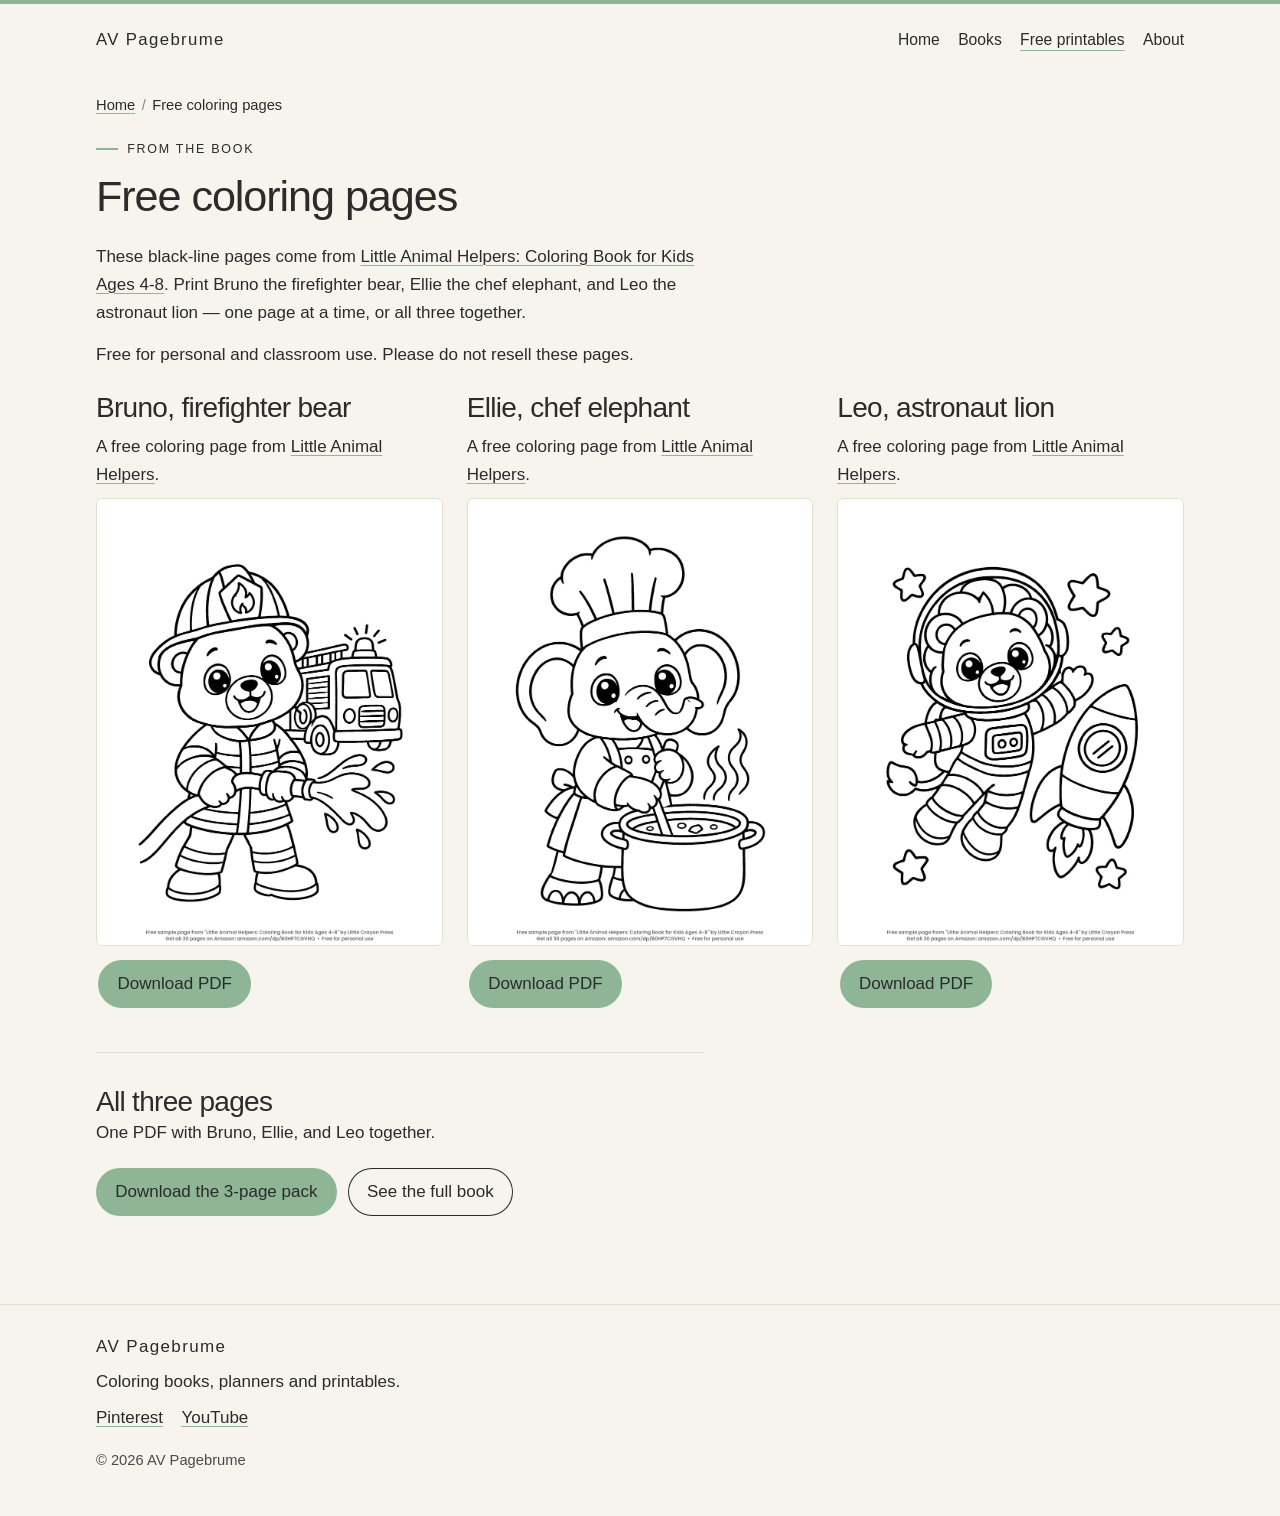
==== free-printables/index.html @ 34dc0739 "Add the AV Pagebrume static site Plain HTML and CSS for GitHub Pages: home, the Little Animal Helper" ====
<!DOCTYPE html>
<html lang="en">
<head>
  <meta charset="utf-8">
  <meta name="viewport" content="width=device-width, initial-scale=1">
  <title>Free Printable Coloring Pages — Little Animal Helpers | AV Pagebrume</title>
  <meta name="description" content="Free printable coloring pages from Little Animal Helpers: firefighter bear Bruno, chef elephant Ellie, and astronaut lion Leo. For personal and classroom use.">
  <link rel="canonical" href="https://vamsiankitha-sudo.github.io/avpagebrume/free-printables/">
  <meta name="robots" content="index,follow,max-image-preview:large">
  <meta name="author" content="AV Pagebrume">
  <meta name="theme-color" content="#F7F4EE">

  <meta property="og:site_name" content="AV Pagebrume">
  <meta property="og:type" content="website">
  <meta property="og:locale" content="en_US">
  <meta property="og:title" content="Free printable coloring pages from Little Animal Helpers">
  <meta property="og:description" content="Print Bruno the firefighter bear, Ellie the chef elephant, and Leo the astronaut lion. Free for personal and classroom use.">
  <meta property="og:url" content="https://vamsiankitha-sudo.github.io/avpagebrume/free-printables/">
  <meta property="og:image" content="https://vamsiankitha-sudo.github.io/avpagebrume/free-printables/bruno.jpg">
  <meta property="og:image:width" content="900">
  <meta property="og:image:height" content="1165">
  <meta property="og:image:alt" content="Coloring page of Bruno, a bear firefighter holding a hose beside a fire truck, from Little Animal Helpers.">

  <meta name="twitter:card" content="summary_large_image">
  <meta name="twitter:title" content="Free printable coloring pages from Little Animal Helpers">
  <meta name="twitter:description" content="Print Bruno the firefighter bear, Ellie the chef elephant, and Leo the astronaut lion. Free for personal and classroom use.">
  <meta name="twitter:image" content="https://vamsiankitha-sudo.github.io/avpagebrume/free-printables/bruno.jpg">
  <meta name="twitter:image:alt" content="Coloring page of Bruno, a bear firefighter holding a hose beside a fire truck, from Little Animal Helpers.">

  <link rel="icon" href="../favicon.ico" sizes="any">
  <link rel="icon" href="../assets/favicon-32.png" type="image/png" sizes="32x32">
  <link rel="icon" href="../assets/icon-192.png" type="image/png" sizes="192x192">
  <link rel="apple-touch-icon" href="../apple-touch-icon.png">
  <link rel="stylesheet" href="../css/styles.css">

  <script type="application/ld+json">
  {
    "@context": "https://schema.org",
    "@graph": [
      {
        "@type": "BreadcrumbList",
        "itemListElement": [
          {
            "@type": "ListItem",
            "position": 1,
            "name": "Home",
            "item": "https://vamsiankitha-sudo.github.io/avpagebrume/"
          },
          {
            "@type": "ListItem",
            "position": 2,
            "name": "Free coloring pages",
            "item": "https://vamsiankitha-sudo.github.io/avpagebrume/free-printables/"
          }
        ]
      },
      {
        "@type": "ItemList",
        "name": "Free coloring pages from Little Animal Helpers",
        "itemListOrder": "https://schema.org/ItemListOrderAscending",
        "numberOfItems": 3,
        "itemListElement": [
          {
            "@type": "ListItem",
            "position": 1,
            "name": "Bruno the firefighter bear coloring page",
            "url": "https://vamsiankitha-sudo.github.io/avpagebrume/free-printables/bruno-firefighter-bear.pdf"
          },
          {
            "@type": "ListItem",
            "position": 2,
            "name": "Ellie the chef elephant coloring page",
            "url": "https://vamsiankitha-sudo.github.io/avpagebrume/free-printables/ellie-chef-elephant.pdf"
          },
          {
            "@type": "ListItem",
            "position": 3,
            "name": "Leo the astronaut lion coloring page",
            "url": "https://vamsiankitha-sudo.github.io/avpagebrume/free-printables/leo-astronaut-lion.pdf"
          }
        ]
      }
    ]
  }
  </script>
</head>
<body>
  <a class="skip" href="#main">Skip to content</a>
  <header class="site-header">
    <div class="wrap header-inner">
      <a class="brand" href="../">AV Pagebrume</a>
      <nav class="nav" aria-label="Primary">
        <a href="../">Home</a>
        <a href="../books/little-animal-helpers/">Books</a>
        <a href="./" aria-current="page">Free printables</a>
        <a href="../about/">About</a>
      </nav>
    </div>
  </header>

  <main id="main" class="page">
    <div class="wrap">
      <nav class="crumbs" aria-label="Breadcrumb">
        <ol>
          <li><a href="../">Home</a></li>
          <li aria-current="page">Free coloring pages</li>
        </ol>
      </nav>

      <p class="kicker">From the book</p>
      <h1>Free coloring pages</h1>
      <div class="prose note">
        <p>These black-line pages come from <a href="../books/little-animal-helpers/">Little Animal Helpers: Coloring Book for Kids Ages 4-8</a>. Print Bruno the firefighter bear, Ellie the chef elephant, and Leo the astronaut lion — one page at a time, or all three together.</p>
        <p>Free for personal and classroom use. Please do not resell these pages.</p>
      </div>

      <div class="print-grid">
        <article>
          <h2>Bruno, firefighter bear</h2>
          <p>A free coloring page from <a href="../books/little-animal-helpers/">Little Animal Helpers</a>.</p>
          <figure>
            <a href="bruno-firefighter-bear.pdf">
              <picture>
                <source srcset="bruno.webp" type="image/webp">
                <img class="sheet" src="bruno.jpg" alt="Coloring page of Bruno, a smiling bear in firefighter gear and a helmet, holding a hose next to a fire truck. Free printable from Little Animal Helpers." width="900" height="1165">
              </picture>
            </a>
            <figcaption class="card-copy">
              <a class="button" href="bruno-firefighter-bear.pdf" download="Bruno-firefighter-bear-coloring-page.pdf">Download PDF</a>
            </figcaption>
          </figure>
        </article>

        <article>
          <h2>Ellie, chef elephant</h2>
          <p>A free coloring page from <a href="../books/little-animal-helpers/">Little Animal Helpers</a>.</p>
          <figure>
            <a href="ellie-chef-elephant.pdf">
              <picture>
                <source srcset="ellie.webp" type="image/webp">
                <img class="sheet" src="ellie.jpg" alt="Coloring page of Ellie, an elephant chef in a tall hat and apron, stirring a large pot. Free printable from Little Animal Helpers." width="900" height="1165">
              </picture>
            </a>
            <figcaption class="card-copy">
              <a class="button" href="ellie-chef-elephant.pdf" download="Ellie-chef-elephant-coloring-page.pdf">Download PDF</a>
            </figcaption>
          </figure>
        </article>

        <article>
          <h2>Leo, astronaut lion</h2>
          <p>A free coloring page from <a href="../books/little-animal-helpers/">Little Animal Helpers</a>.</p>
          <figure>
            <a href="leo-astronaut-lion.pdf">
              <picture>
                <source srcset="leo.webp" type="image/webp">
                <img class="sheet" src="leo.jpg" alt="Coloring page of Leo, a lion astronaut in a space suit, floating beside a rocket and stars. Free printable from Little Animal Helpers." width="900" height="1165">
              </picture>
            </a>
            <figcaption class="card-copy">
              <a class="button" href="leo-astronaut-lion.pdf" download="Leo-astronaut-lion-coloring-page.pdf">Download PDF</a>
            </figcaption>
          </figure>
        </article>
      </div>

      <section class="pack" aria-labelledby="pack-heading">
        <h2 id="pack-heading">All three pages</h2>
        <p>One PDF with Bruno, Ellie, and Leo together.</p>
        <div class="actions">
          <a class="button" href="little-animal-helpers-free-coloring-pages.pdf" download="Little-Animal-Helpers-free-coloring-pages.pdf">Download the 3-page pack</a>
          <a class="button secondary" href="../books/little-animal-helpers/">See the full book</a>
        </div>
      </section>
    </div>
  </main>

  <footer class="site-footer">
    <div class="wrap">
      <p class="footer-brand">AV Pagebrume</p>
      <p>Coloring books, planners and printables.</p>
      <ul class="social">
        <li><a href="https://in.pinterest.com/avpagebrume/" target="_blank" rel="noopener noreferrer">Pinterest<span class="visually-hidden"> (opens in a new tab)</span></a></li>
        <li><a href="https://www.youtube.com/@avpagebrume" target="_blank" rel="noopener noreferrer">YouTube<span class="visually-hidden"> (opens in a new tab)</span></a></li>
      </ul>
      <p class="fine">© 2026 AV Pagebrume</p>
    </div>
  </footer>
</body>
</html>
---- css/styles.css ----
/* AV Pagebrume — static site styles. No build step. */

:root {
  --ink: #2b2b2b;
  --sage: #8db596;
  --paper: #f7f4ee;
  --line: #e4dfd4;
  --white: #fffcf7;
  --max: 68rem;
  --measure: 38rem;
}

*,
*::before,
*::after {
  box-sizing: border-box;
}

html {
  color-scheme: light;
}

body {
  margin: 0;
  background: var(--paper);
  color: var(--ink);
  font-family: Inter, "Avenir Next", "Segoe UI", Roboto, "Helvetica Neue", Arial, sans-serif;
  font-size: 1.0625rem;
  font-weight: 400;
  line-height: 1.65;
  border-top: 4px solid var(--sage);
}

img {
  max-width: 100%;
  height: auto;
  display: block;
}

figure {
  margin: 0;
}

picture {
  display: block;
}

h1,
h2,
h3,
p {
  margin: 0;
}

h1,
h2,
h3 {
  font-weight: 500;
  letter-spacing: -0.025em;
  line-height: 1.2;
}

h1 {
  font-size: clamp(1.85rem, 4.2vw, 2.7rem);
}

h2 {
  font-size: clamp(1.35rem, 2.4vw, 1.75rem);
}

h3 {
  font-size: 1.05rem;
  letter-spacing: -0.015em;
}

a {
  color: inherit;
  text-decoration-thickness: 1px;
  text-decoration-color: var(--sage);
  text-underline-offset: 0.18em;
}

a:hover {
  text-decoration-thickness: 2px;
}

:focus-visible {
  outline: 2px solid var(--ink);
  outline-offset: 3px;
}

::selection {
  background: var(--sage);
  color: var(--ink);
}

.skip {
  position: absolute;
  left: 0.75rem;
  top: -4rem;
  background: var(--ink);
  color: var(--paper);
  padding: 0.55rem 0.8rem;
  z-index: 5;
  text-decoration: none;
}

.skip:focus {
  top: 0.75rem;
}

.wrap {
  width: min(100% - 2.5rem, var(--max));
  margin-inline: auto;
}

.site-header {
  padding: 1.35rem 0 0.25rem;
}

.header-inner {
  display: flex;
  flex-wrap: wrap;
  align-items: baseline;
  justify-content: space-between;
  gap: 0.75rem 1.5rem;
}

.brand {
  font-size: 1.05rem;
  font-weight: 500;
  letter-spacing: 0.08em;
  text-decoration: none;
}

.brand:hover {
  text-decoration: none;
}

.nav {
  display: flex;
  flex-wrap: wrap;
  gap: 0.35rem 1.15rem;
}

.nav a {
  text-decoration: none;
  font-size: 0.98rem;
}

.nav a[aria-current="page"] {
  text-decoration: underline;
  text-decoration-color: var(--sage);
  text-underline-offset: 0.35em;
}

.hero {
  padding: 1.5rem 0 0.5rem;
  text-align: center;
}

.hero h1 {
  margin: 0 auto;
  max-width: 28rem;
  font-weight: 400;
}

.hero img {
  width: min(28rem, 100%);
  margin-inline: auto;
}

.lede {
  max-width: 40rem;
  margin: 0.35rem auto 0;
  font-size: clamp(1.15rem, 2.2vw, 1.35rem);
  line-height: 1.45;
  letter-spacing: -0.015em;
}

.social-line {
  display: flex;
  justify-content: center;
  gap: 0.4rem 1.25rem;
  margin-top: 1.25rem;
}

.section {
  padding-top: 3.25rem;
}

.kicker {
  display: flex;
  align-items: center;
  gap: 0.6rem;
  margin-bottom: 0.7rem;
  font-size: 0.78rem;
  letter-spacing: 0.14em;
  text-transform: uppercase;
}

.kicker::before {
  content: "";
  width: 1.35rem;
  height: 2px;
  background: var(--sage);
  flex: none;
}

.feature {
  display: grid;
  gap: 1.5rem;
  align-items: center;
}

.feature p + p,
.stack > * + * {
  margin-top: 0.85rem;
}

.prose {
  max-width: var(--measure);
}

.prose > * + * {
  margin-top: 0.9rem;
}

.prose > .crumbs + * {
  margin-top: 0;
}

.cover {
  width: min(100%, 22rem);
  border-radius: 0.35rem;
  box-shadow: 0 16px 40px rgba(43, 43, 43, 0.08);
}

.actions {
  display: flex;
  flex-wrap: wrap;
  gap: 0.7rem;
  margin-top: 1.35rem;
}

.button {
  display: inline-flex;
  align-items: center;
  justify-content: center;
  min-height: 3rem;
  padding: 0.65rem 1.2rem;
  border-radius: 999px;
  background: var(--sage);
  color: var(--ink);
  text-decoration: none;
  line-height: 1.2;
  text-align: center;
}

.button:hover {
  text-decoration: none;
  box-shadow: inset 0 0 0 1.5px var(--ink);
}

.button.secondary {
  background: transparent;
  box-shadow: inset 0 0 0 1px var(--ink);
}

.button.secondary:hover {
  background: var(--ink);
  color: var(--paper);
}

.teaser-grid,
.print-grid {
  display: grid;
  gap: 1.75rem;
  margin-top: 1.35rem;
}

.teaser-grid img {
  width: 100%;
  height: auto;
  background: #fff;
  border: 1px solid var(--line);
  border-radius: 0.35rem;
}

.teaser-grid figcaption {
  margin-top: 0.5rem;
  font-size: 0.95rem;
}

.print-grid article > * + * {
  margin-top: 0.55rem;
}

.print-grid .card-copy {
  padding-top: 0.85rem;
}

.sheet {
  background: var(--white);
  border: 1px solid var(--line);
  border-radius: 0.4rem;
  overflow: hidden;
}

.sheet img {
  width: 100%;
  background: #fff;
}

.sheet figcaption,
.card-copy {
  padding: 0.85rem 0.15rem 0;
}

.card-copy h2 {
  font-size: 1.2rem;
}

.note,
.pack {
  margin-top: 1.25rem;
  max-width: var(--measure);
}

.pack {
  margin-top: 2.75rem;
  padding-top: 2rem;
  border-top: 1px solid var(--line);
}

.crumbs {
  margin-bottom: 1.35rem;
  font-size: 0.92rem;
}

.crumbs ol {
  display: flex;
  flex-wrap: wrap;
  gap: 0.35rem 0.4rem;
  list-style: none;
  margin: 0;
  padding: 0;
}

.crumbs li:not(:last-child)::after {
  content: "/";
  margin-left: 0.4rem;
  color: #8a857b;
  text-decoration: none;
}

.book-layout {
  display: grid;
  gap: 1.75rem;
  align-items: start;
}

.faq {
  margin-top: 3.25rem;
  max-width: var(--measure);
}

.faq h2 {
  margin-bottom: 0.4rem;
}

.faq-item {
  padding: 1.15rem 0;
  border-top: 1px solid var(--line);
}

.faq-item h3 {
  margin-bottom: 0.35rem;
}

.faq-item p + p {
  margin-top: 0.55rem;
}

.page {
  padding-top: 2.25rem;
  padding-bottom: 1rem;
}

.site-footer {
  margin-top: 4.5rem;
  padding: 1.75rem 0 2.75rem;
  border-top: 1px solid var(--line);
}

.footer-brand {
  font-weight: 500;
  letter-spacing: 0.08em;
}

.site-footer p + p,
.site-footer .social {
  margin-top: 0.45rem;
}

.social {
  display: flex;
  flex-wrap: wrap;
  gap: 0.35rem 1.15rem;
  list-style: none;
  margin: 0.45rem 0 0;
  padding: 0;
}

.fine {
  margin-top: 1rem;
  font-size: 0.92rem;
  color: #4a4a4a;
}

.visually-hidden {
  position: absolute;
  width: 1px;
  height: 1px;
  padding: 0;
  margin: -1px;
  overflow: hidden;
  clip: rect(0, 0, 0, 0);
  white-space: nowrap;
  border: 0;
}

@media (min-width: 720px) {
  .wrap {
    width: min(100% - 4rem, var(--max));
  }

  .section {
    padding-top: 4.25rem;
  }

  .feature,
  .book-layout {
    grid-template-columns: minmax(16rem, 22rem) minmax(0, 1fr);
    gap: 3rem;
  }

  .print-grid {
    grid-template-columns: repeat(3, minmax(0, 1fr));
    gap: 1.5rem;
  }

  .teaser-grid {
    grid-template-columns: repeat(3, minmax(0, 12rem));
  }
}

@media (min-width: 960px) {
  .hero {
    padding-top: 2rem;
  }
}
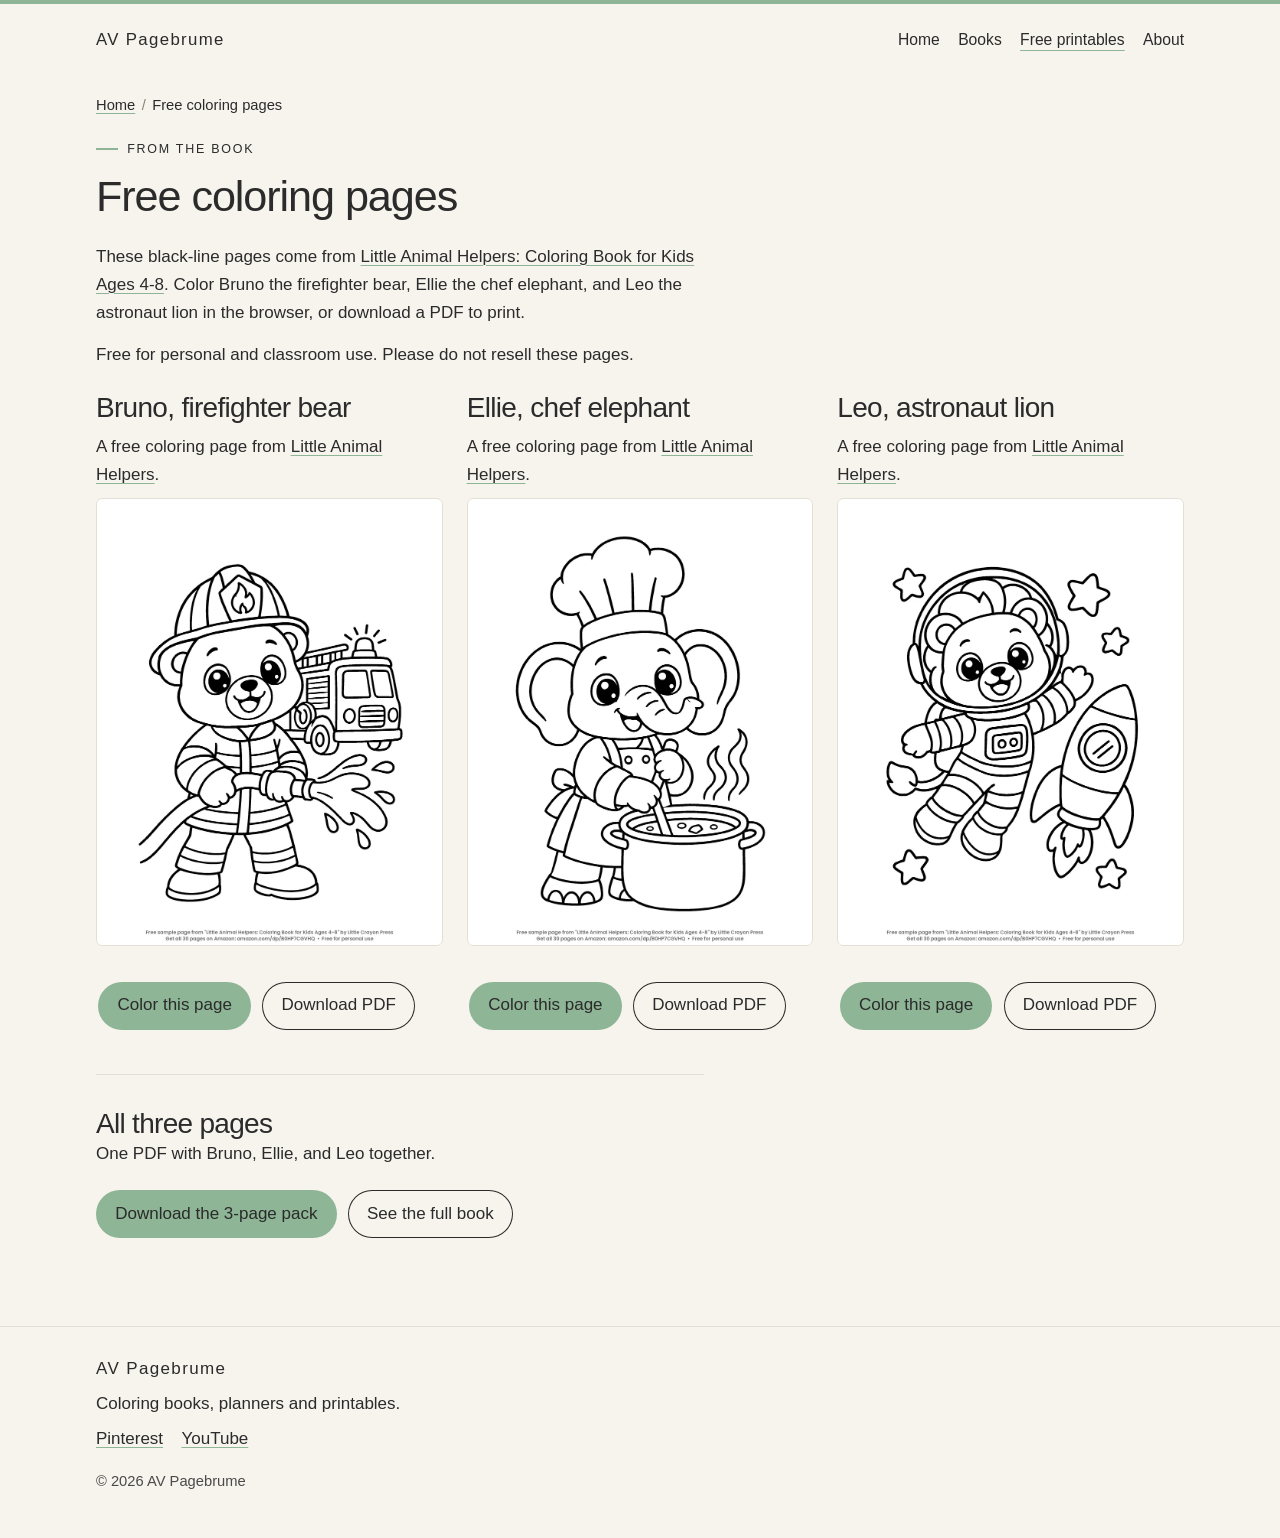
==== commit 62a9d351: "Add in-browser coloring for the free pages Bruno, Ellie, and Leo can be filled with a tap, undone, a" ====
--- a/free-printables/index.html
+++ b/free-printables/index.html
@@ -4,7 +4,7 @@
   <meta charset="utf-8">
   <meta name="viewport" content="width=device-width, initial-scale=1">
   <title>Free Printable Coloring Pages — Little Animal Helpers | AV Pagebrume</title>
-  <meta name="description" content="Free printable coloring pages from Little Animal Helpers: firefighter bear Bruno, chef elephant Ellie, and astronaut lion Leo. For personal and classroom use.">
+  <meta name="description" content="Free coloring pages from Little Animal Helpers. Color Bruno, Ellie, and Leo in the browser, or download the PDFs. For personal and classroom use.">
   <link rel="canonical" href="https://vamsiankitha-sudo.github.io/avpagebrume/free-printables/">
   <meta name="robots" content="index,follow,max-image-preview:large">
   <meta name="author" content="AV Pagebrume">
@@ -14,7 +14,7 @@
   <meta property="og:type" content="website">
   <meta property="og:locale" content="en_US">
   <meta property="og:title" content="Free printable coloring pages from Little Animal Helpers">
-  <meta property="og:description" content="Print Bruno the firefighter bear, Ellie the chef elephant, and Leo the astronaut lion. Free for personal and classroom use.">
+  <meta property="og:description" content="Color Bruno, Ellie, and Leo in the browser, or download the free pages to print.">
   <meta property="og:url" content="https://vamsiankitha-sudo.github.io/avpagebrume/free-printables/">
   <meta property="og:image" content="https://vamsiankitha-sudo.github.io/avpagebrume/free-printables/bruno.jpg">
   <meta property="og:image:width" content="900">
@@ -23,7 +23,7 @@
 
   <meta name="twitter:card" content="summary_large_image">
   <meta name="twitter:title" content="Free printable coloring pages from Little Animal Helpers">
-  <meta name="twitter:description" content="Print Bruno the firefighter bear, Ellie the chef elephant, and Leo the astronaut lion. Free for personal and classroom use.">
+  <meta name="twitter:description" content="Color Bruno, Ellie, and Leo in the browser, or download the free pages to print.">
   <meta name="twitter:image" content="https://vamsiankitha-sudo.github.io/avpagebrume/free-printables/bruno.jpg">
   <meta name="twitter:image:alt" content="Coloring page of Bruno, a bear firefighter holding a hose beside a fire truck, from Little Animal Helpers.">
 
@@ -110,7 +110,7 @@
       <p class="kicker">From the book</p>
       <h1>Free coloring pages</h1>
       <div class="prose note">
-        <p>These black-line pages come from <a href="../books/little-animal-helpers/">Little Animal Helpers: Coloring Book for Kids Ages 4-8</a>. Print Bruno the firefighter bear, Ellie the chef elephant, and Leo the astronaut lion — one page at a time, or all three together.</p>
+        <p>These black-line pages come from <a href="../books/little-animal-helpers/">Little Animal Helpers: Coloring Book for Kids Ages 4-8</a>. Color Bruno the firefighter bear, Ellie the chef elephant, and Leo the astronaut lion in the browser, or download a PDF to print.</p>
         <p>Free for personal and classroom use. Please do not resell these pages.</p>
       </div>
 
@@ -119,14 +119,17 @@
           <h2>Bruno, firefighter bear</h2>
           <p>A free coloring page from <a href="../books/little-animal-helpers/">Little Animal Helpers</a>.</p>
           <figure>
-            <a href="bruno-firefighter-bear.pdf">
+            <a href="bruno/">
               <picture>
                 <source srcset="bruno.webp" type="image/webp">
                 <img class="sheet" src="bruno.jpg" alt="Coloring page of Bruno, a smiling bear in firefighter gear and a helmet, holding a hose next to a fire truck. Free printable from Little Animal Helpers." width="900" height="1165">
               </picture>
             </a>
             <figcaption class="card-copy">
-              <a class="button" href="bruno-firefighter-bear.pdf" download="Bruno-firefighter-bear-coloring-page.pdf">Download PDF</a>
+              <div class="actions">
+                <a class="button" href="bruno/">Color this page</a>
+                <a class="button secondary" href="bruno-firefighter-bear.pdf" download="Bruno-firefighter-bear-coloring-page.pdf">Download PDF</a>
+              </div>
             </figcaption>
           </figure>
         </article>
@@ -135,14 +138,17 @@
           <h2>Ellie, chef elephant</h2>
           <p>A free coloring page from <a href="../books/little-animal-helpers/">Little Animal Helpers</a>.</p>
           <figure>
-            <a href="ellie-chef-elephant.pdf">
+            <a href="ellie/">
               <picture>
                 <source srcset="ellie.webp" type="image/webp">
                 <img class="sheet" src="ellie.jpg" alt="Coloring page of Ellie, an elephant chef in a tall hat and apron, stirring a large pot. Free printable from Little Animal Helpers." width="900" height="1165">
               </picture>
             </a>
             <figcaption class="card-copy">
-              <a class="button" href="ellie-chef-elephant.pdf" download="Ellie-chef-elephant-coloring-page.pdf">Download PDF</a>
+              <div class="actions">
+                <a class="button" href="ellie/">Color this page</a>
+                <a class="button secondary" href="ellie-chef-elephant.pdf" download="Ellie-chef-elephant-coloring-page.pdf">Download PDF</a>
+              </div>
             </figcaption>
           </figure>
         </article>
@@ -151,14 +157,17 @@
           <h2>Leo, astronaut lion</h2>
           <p>A free coloring page from <a href="../books/little-animal-helpers/">Little Animal Helpers</a>.</p>
           <figure>
-            <a href="leo-astronaut-lion.pdf">
+            <a href="leo/">
               <picture>
                 <source srcset="leo.webp" type="image/webp">
                 <img class="sheet" src="leo.jpg" alt="Coloring page of Leo, a lion astronaut in a space suit, floating beside a rocket and stars. Free printable from Little Animal Helpers." width="900" height="1165">
               </picture>
             </a>
             <figcaption class="card-copy">
-              <a class="button" href="leo-astronaut-lion.pdf" download="Leo-astronaut-lion-coloring-page.pdf">Download PDF</a>
+              <div class="actions">
+                <a class="button" href="leo/">Color this page</a>
+                <a class="button secondary" href="leo-astronaut-lion.pdf" download="Leo-astronaut-lion-coloring-page.pdf">Download PDF</a>
+              </div>
             </figcaption>
           </figure>
         </article>
--- a/css/styles.css
+++ b/css/styles.css
@@ -37,6 +37,10 @@
   display: block;
 }
 
+[hidden] {
+  display: none !important;
+}
+
 figure {
   margin: 0;
 }
@@ -250,11 +254,19 @@
   min-height: 3rem;
   padding: 0.65rem 1.2rem;
   border-radius: 999px;
+  border: 0;
   background: var(--sage);
   color: var(--ink);
+  font: inherit;
+  cursor: pointer;
   text-decoration: none;
   line-height: 1.2;
   text-align: center;
+}
+
+button.button:disabled {
+  opacity: 0.45;
+  cursor: not-allowed;
 }
 
 .button:hover {
@@ -460,3 +472,64 @@
     padding-top: 2rem;
   }
 }
+
+.studio {
+  margin-top: 1.5rem;
+  max-width: 44rem;
+}
+
+.color-hint {
+  min-height: 1.5em;
+  margin: 0.35rem 0 0.85rem;
+  font-size: 0.98rem;
+}
+
+.palette {
+  display: flex;
+  flex-wrap: wrap;
+  gap: 0.55rem;
+  margin: 0 0 0.35rem;
+}
+
+.swatch {
+  width: 2.75rem;
+  height: 2.75rem;
+  padding: 0;
+  border-radius: 999px;
+  border: 1px solid rgba(43, 43, 43, 0.28);
+  cursor: pointer;
+}
+
+.swatch[aria-pressed="true"] {
+  box-shadow: 0 0 0 2px var(--paper), 0 0 0 4px var(--ink);
+}
+
+.swatch.eraser {
+  background-image: linear-gradient(
+    135deg,
+    transparent 45%,
+    #2b2b2b 45%,
+    #2b2b2b 55%,
+    transparent 55%
+  );
+}
+
+.stage {
+  background: #fff;
+  border: 1px solid var(--line);
+  border-radius: 0.4rem;
+  overflow: hidden;
+}
+
+.stage img,
+.stage canvas {
+  width: 100%;
+  height: auto;
+  display: block;
+  background: #fff;
+}
+
+.stage canvas {
+  cursor: crosshair;
+  touch-action: manipulation;
+}
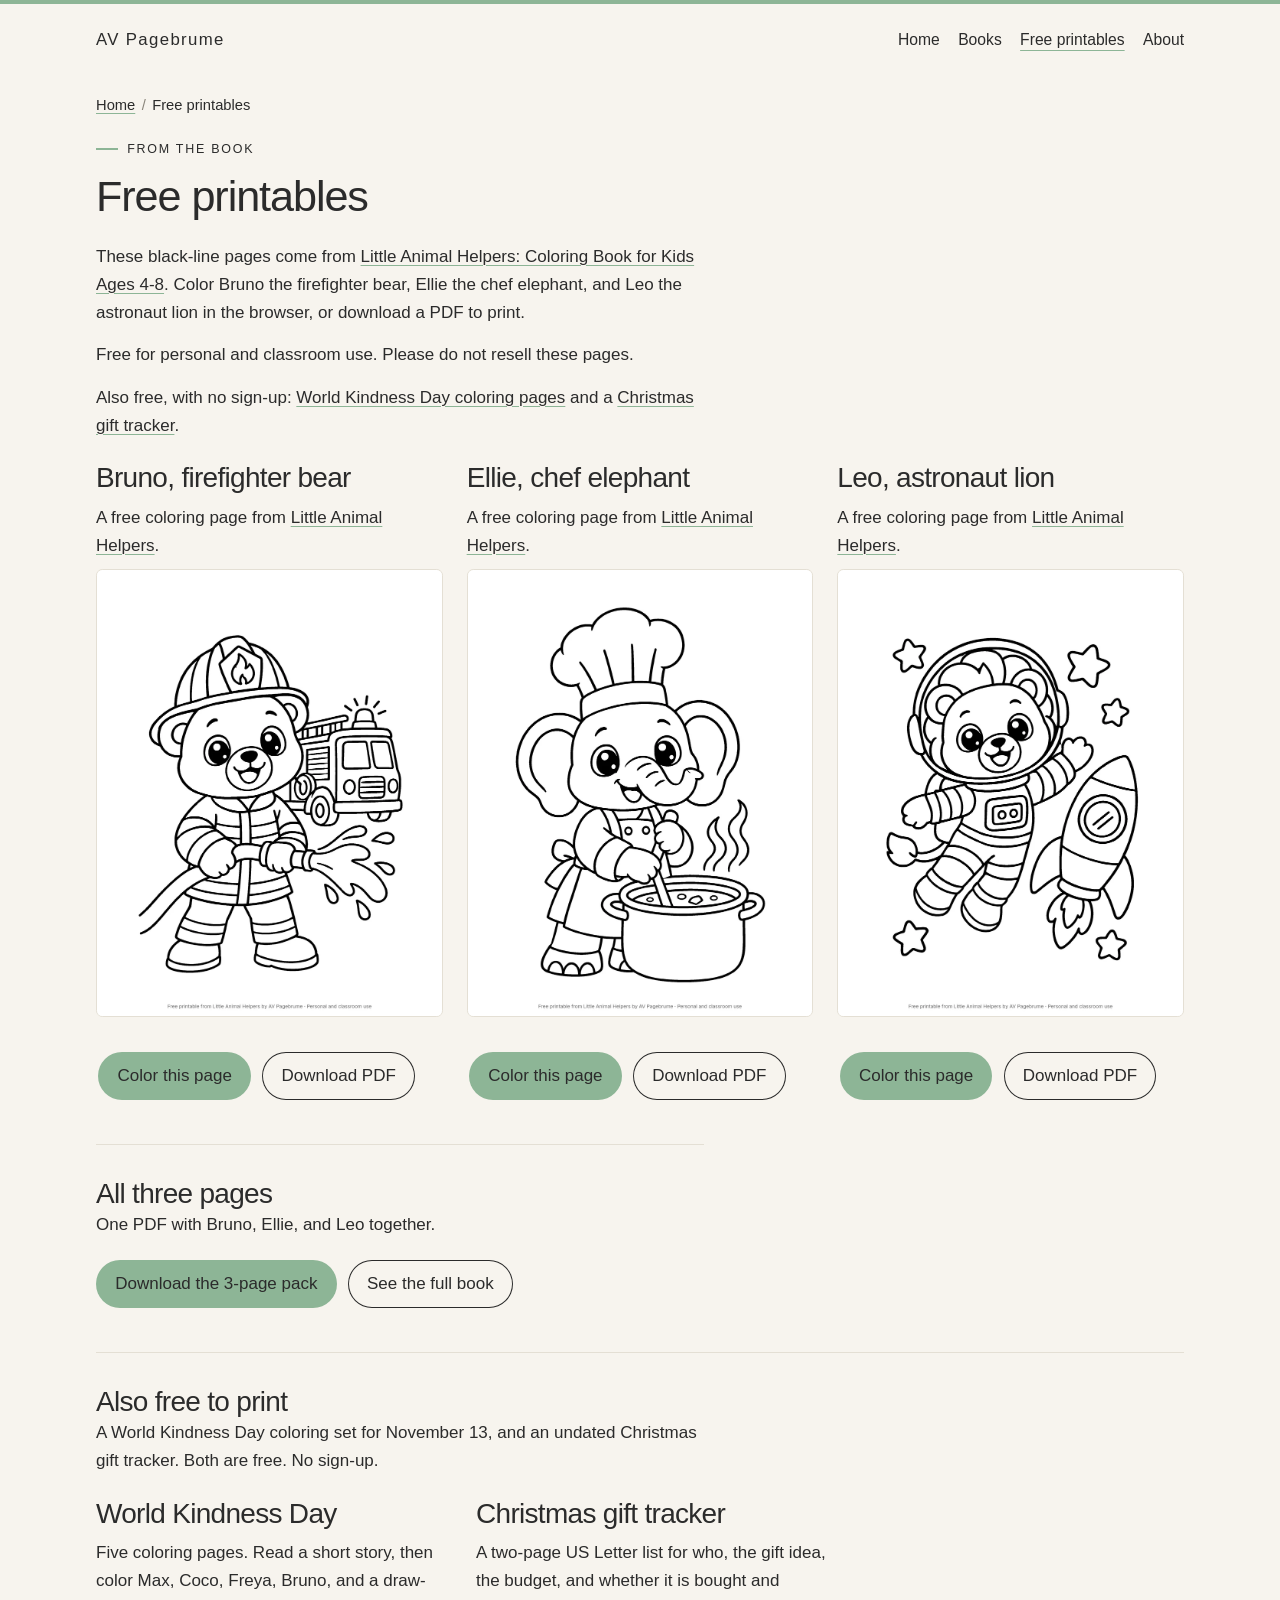
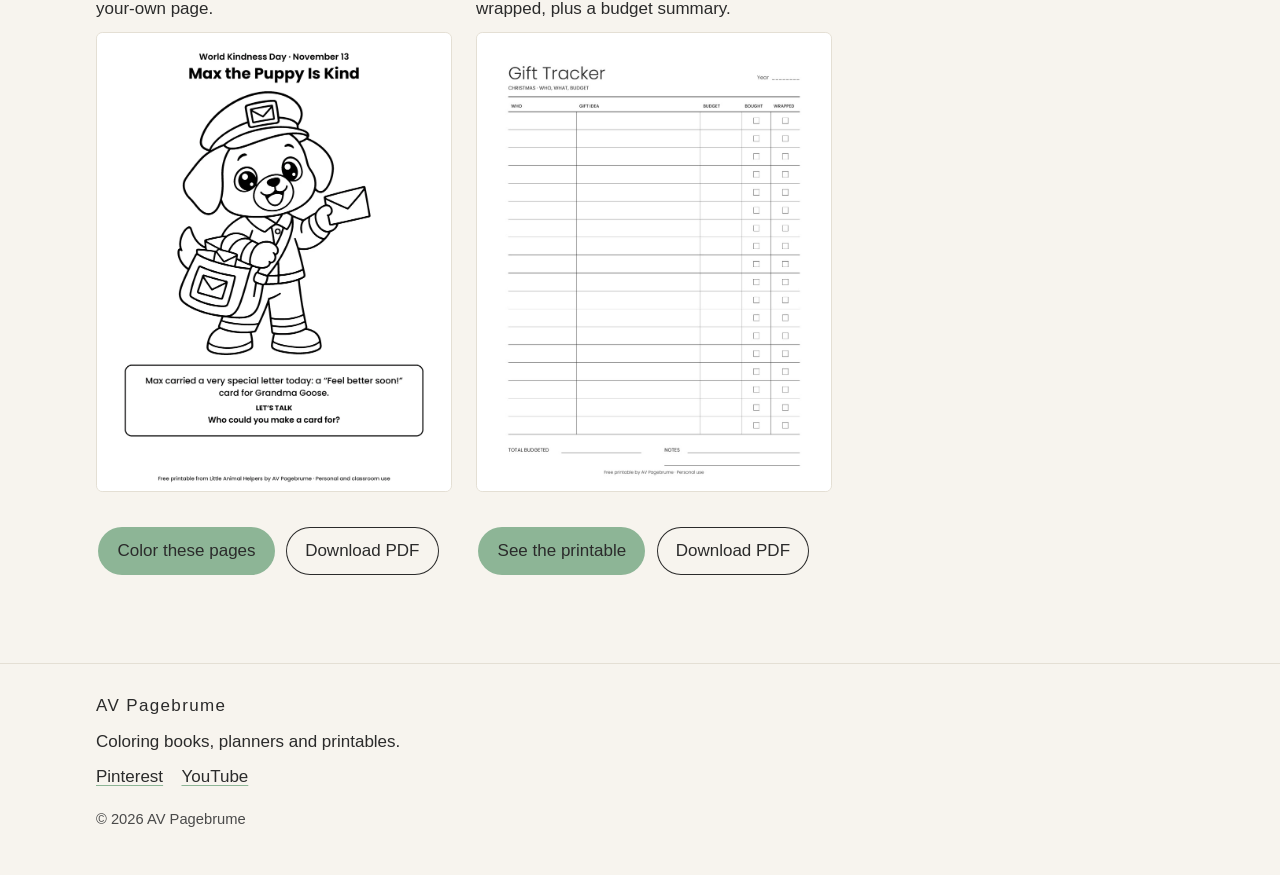
==== commit c64013a8: "Add World Kindness Day pages and a Christmas gift tracker Publish a five-page kindness coloring set " ====
--- a/free-printables/index.html
+++ b/free-printables/index.html
@@ -3,8 +3,8 @@
 <head>
   <meta charset="utf-8">
   <meta name="viewport" content="width=device-width, initial-scale=1">
-  <title>Free Printable Coloring Pages — Little Animal Helpers | AV Pagebrume</title>
-  <meta name="description" content="Free coloring pages from Little Animal Helpers. Color Bruno, Ellie, and Leo in the browser, or download the PDFs. For personal and classroom use.">
+  <title>Free Printables — Coloring Pages | AV Pagebrume</title>
+  <meta name="description" content="Free coloring pages from Little Animal Helpers, a World Kindness Day set, and a Christmas gift tracker. Color in the browser or download a PDF. No sign-up.">
   <link rel="canonical" href="https://vamsiankitha-sudo.github.io/avpagebrume/free-printables/">
   <meta name="robots" content="index,follow,max-image-preview:large">
   <meta name="author" content="AV Pagebrume">
@@ -13,8 +13,8 @@
   <meta property="og:site_name" content="AV Pagebrume">
   <meta property="og:type" content="website">
   <meta property="og:locale" content="en_US">
-  <meta property="og:title" content="Free printable coloring pages from Little Animal Helpers">
-  <meta property="og:description" content="Color Bruno, Ellie, and Leo in the browser, or download the free pages to print.">
+  <meta property="og:title" content="Free printables from AV Pagebrume">
+  <meta property="og:description" content="Color Bruno, Ellie, and Leo, print World Kindness Day pages, or download a Christmas gift tracker. No sign-up.">
   <meta property="og:url" content="https://vamsiankitha-sudo.github.io/avpagebrume/free-printables/">
   <meta property="og:image" content="https://vamsiankitha-sudo.github.io/avpagebrume/free-printables/bruno.jpg">
   <meta property="og:image:width" content="900">
@@ -22,8 +22,8 @@
   <meta property="og:image:alt" content="Coloring page of Bruno, a bear firefighter holding a hose beside a fire truck, from Little Animal Helpers.">
 
   <meta name="twitter:card" content="summary_large_image">
-  <meta name="twitter:title" content="Free printable coloring pages from Little Animal Helpers">
-  <meta name="twitter:description" content="Color Bruno, Ellie, and Leo in the browser, or download the free pages to print.">
+  <meta name="twitter:title" content="Free printables from AV Pagebrume">
+  <meta name="twitter:description" content="Color Bruno, Ellie, and Leo, print World Kindness Day pages, or download a Christmas gift tracker. No sign-up.">
   <meta name="twitter:image" content="https://vamsiankitha-sudo.github.io/avpagebrume/free-printables/bruno.jpg">
   <meta name="twitter:image:alt" content="Coloring page of Bruno, a bear firefighter holding a hose beside a fire truck, from Little Animal Helpers.">
 
@@ -49,7 +49,7 @@
           {
             "@type": "ListItem",
             "position": 2,
-            "name": "Free coloring pages",
+            "name": "Free printables",
             "item": "https://vamsiankitha-sudo.github.io/avpagebrume/free-printables/"
           }
         ]
@@ -58,7 +58,7 @@
         "@type": "ItemList",
         "name": "Free coloring pages from Little Animal Helpers",
         "itemListOrder": "https://schema.org/ItemListOrderAscending",
-        "numberOfItems": 3,
+        "numberOfItems": 5,
         "itemListElement": [
           {
             "@type": "ListItem",
@@ -77,6 +77,18 @@
             "position": 3,
             "name": "Leo the astronaut lion coloring page",
             "url": "https://vamsiankitha-sudo.github.io/avpagebrume/free-printables/leo-astronaut-lion.pdf"
+          },
+          {
+            "@type": "ListItem",
+            "position": 4,
+            "name": "World Kindness Day coloring pages",
+            "url": "https://vamsiankitha-sudo.github.io/avpagebrume/free-printables/world-kindness-day/world-kindness-day-coloring-pages-little-animal-helpers.pdf"
+          },
+          {
+            "@type": "ListItem",
+            "position": 5,
+            "name": "Christmas gift tracker",
+            "url": "https://vamsiankitha-sudo.github.io/avpagebrume/free-printables/gift-tracker/christmas-gift-tracker-printable-av-pagebrume.pdf"
           }
         ]
       }
@@ -103,15 +115,16 @@
       <nav class="crumbs" aria-label="Breadcrumb">
         <ol>
           <li><a href="../">Home</a></li>
-          <li aria-current="page">Free coloring pages</li>
+          <li aria-current="page">Free printables</li>
         </ol>
       </nav>
 
       <p class="kicker">From the book</p>
-      <h1>Free coloring pages</h1>
+      <h1>Free printables</h1>
       <div class="prose note">
         <p>These black-line pages come from <a href="../books/little-animal-helpers/">Little Animal Helpers: Coloring Book for Kids Ages 4-8</a>. Color Bruno the firefighter bear, Ellie the chef elephant, and Leo the astronaut lion in the browser, or download a PDF to print.</p>
         <p>Free for personal and classroom use. Please do not resell these pages.</p>
+        <p>Also free, with no sign-up: <a href="world-kindness-day/">World Kindness Day coloring pages</a> and a <a href="gift-tracker/">Christmas gift tracker</a>.</p>
       </div>
 
       <div class="print-grid">
@@ -181,6 +194,47 @@
           <a class="button secondary" href="../books/little-animal-helpers/">See the full book</a>
         </div>
       </section>
+
+      <section class="more-printables" aria-labelledby="more-heading">
+        <h2 id="more-heading">Also free to print</h2>
+        <p>A World Kindness Day coloring set for November 13, and an undated Christmas gift tracker. Both are free. No sign-up.</p>
+        <div class="print-grid pair">
+          <article>
+            <h2>World Kindness Day</h2>
+            <p>Five coloring pages. Read a short story, then color Max, Coco, Freya, Bruno, and a draw-your-own page.</p>
+            <figure>
+              <a href="world-kindness-day/">
+                <picture>
+                  <source srcset="world-kindness-day/max.webp" type="image/webp">
+                  <img class="sheet" src="world-kindness-day/max.jpg" alt="Coloring page of Max the puppy, a mail carrier holding a letter and a mail bag, from the World Kindness Day set." width="900" height="1165">
+                </picture>
+              </a>
+              <figcaption class="card-copy">
+                <div class="actions">
+                  <a class="button" href="world-kindness-day/">Color these pages</a>
+                  <a class="button secondary" href="world-kindness-day/world-kindness-day-coloring-pages-little-animal-helpers.pdf" download="World-Kindness-Day-Little-Animal-Helpers.pdf">Download PDF</a>
+                </div>
+              </figcaption>
+            </figure>
+          </article>
+
+          <article>
+            <h2>Christmas gift tracker</h2>
+            <p>A two-page US Letter list for who, the gift idea, the budget, and whether it is bought and wrapped, plus a budget summary.</p>
+            <figure>
+              <a href="gift-tracker/">
+                <img class="sheet" src="gift-tracker/page-1.jpg" alt="Christmas gift tracker printable with columns for who, gift idea, budget, bought, and wrapped." width="900" height="1165">
+              </a>
+              <figcaption class="card-copy">
+                <div class="actions">
+                  <a class="button" href="gift-tracker/">See the printable</a>
+                  <a class="button secondary" href="gift-tracker/christmas-gift-tracker-printable-av-pagebrume.pdf" download="Christmas-gift-tracker-AV-Pagebrume.pdf">Download PDF</a>
+                </div>
+              </figcaption>
+            </figure>
+          </article>
+        </div>
+      </section>
     </div>
   </main>
 
--- a/css/styles.css
+++ b/css/styles.css
@@ -533,3 +533,64 @@
   cursor: crosshair;
   touch-action: manipulation;
 }
+
+.page-nav {
+  display: flex;
+  flex-wrap: wrap;
+  gap: 0.35rem 1.15rem;
+  margin-top: 1.35rem;
+}
+
+.page-block {
+  margin-top: 2.75rem;
+  padding-top: 2rem;
+  border-top: 1px solid var(--line);
+}
+
+.page-block > * + * {
+  margin-top: 0.8rem;
+}
+
+.page-block > .studio {
+  margin-top: 1.15rem;
+}
+
+.talk-label {
+  margin-top: 0.9rem;
+  font-size: 0.78rem;
+  letter-spacing: 0.14em;
+  text-transform: uppercase;
+}
+
+.more-printables {
+  margin-top: 2.75rem;
+  padding-top: 2rem;
+  border-top: 1px solid var(--line);
+}
+
+.more-printables > p {
+  max-width: var(--measure);
+}
+
+.preview-grid {
+  display: grid;
+  gap: 1.5rem;
+  margin-top: 1.5rem;
+}
+
+.preview-grid figcaption {
+  margin-top: 0.5rem;
+  font-size: 0.95rem;
+}
+
+@media (min-width: 720px) {
+  .print-grid.pair {
+    grid-template-columns: repeat(2, minmax(0, 1fr));
+    max-width: 46rem;
+  }
+
+  .preview-grid {
+    grid-template-columns: repeat(2, minmax(0, 1fr));
+    max-width: 52rem;
+  }
+}
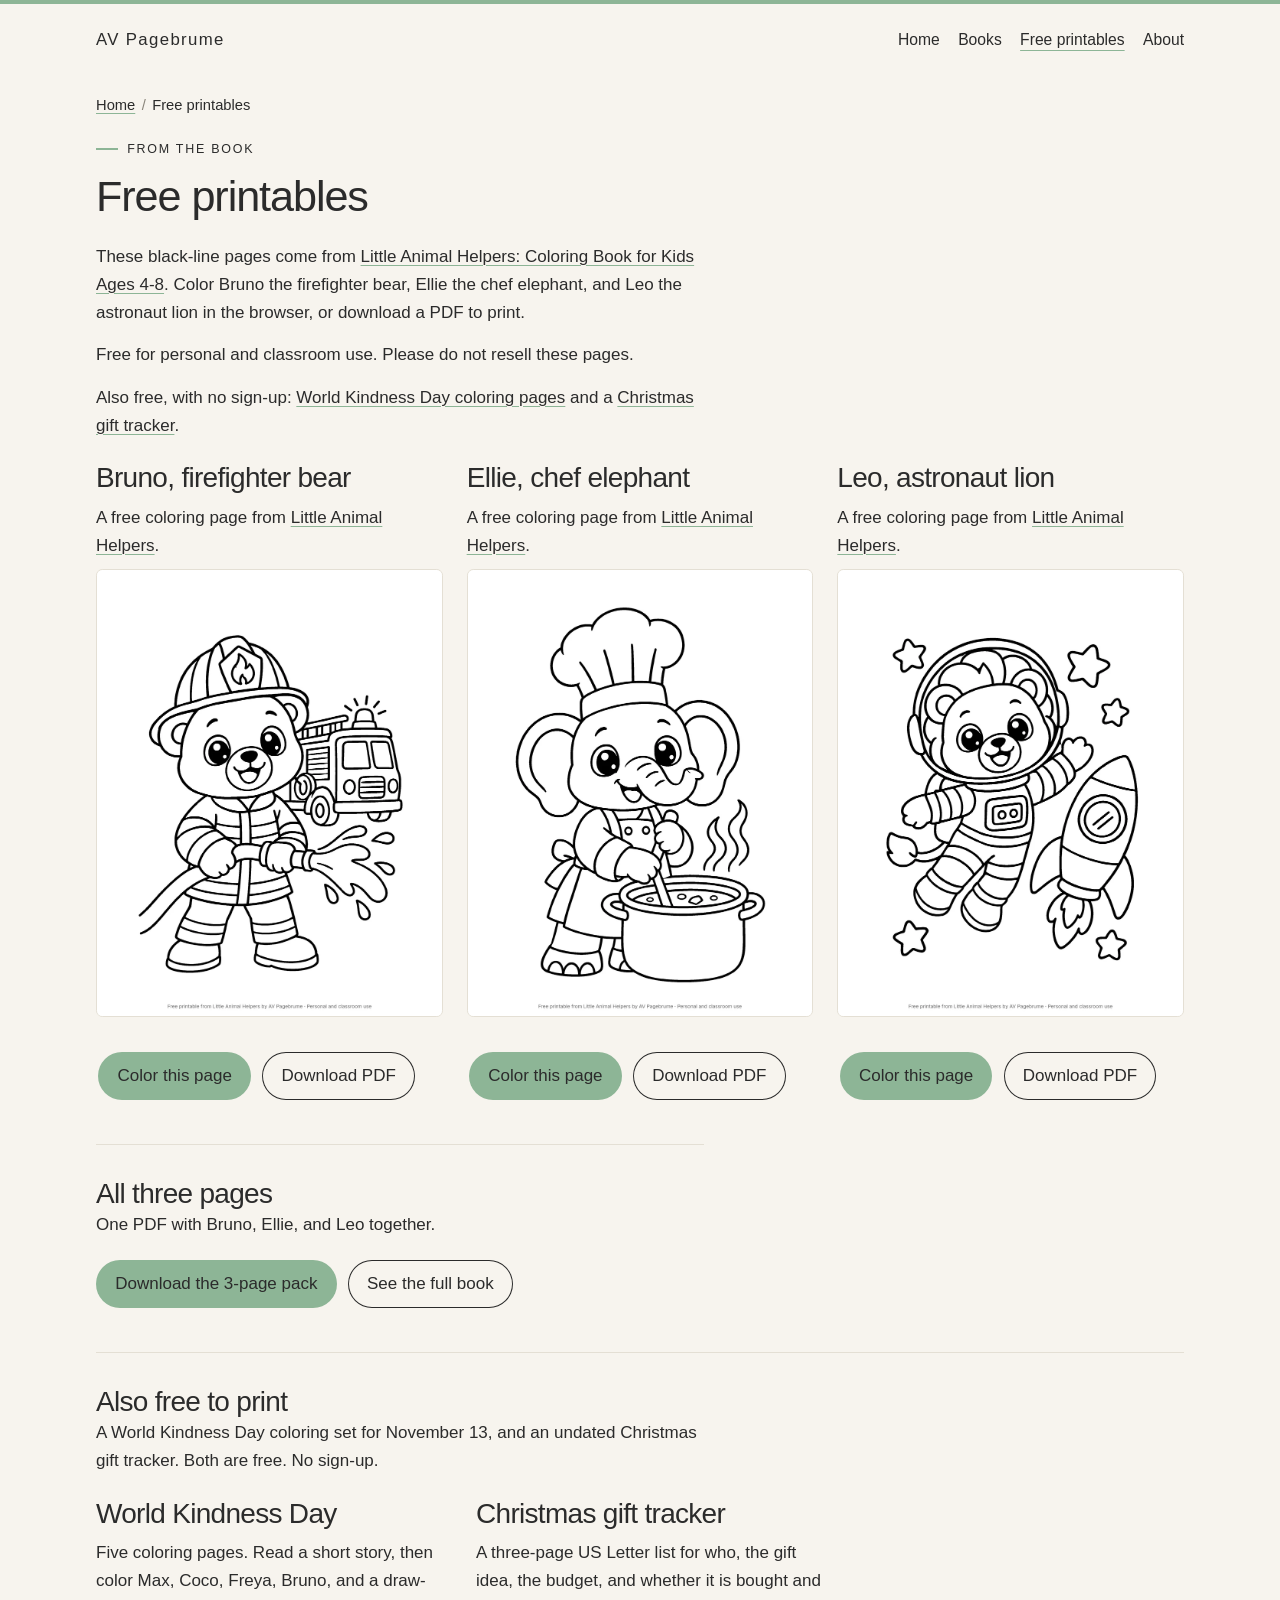
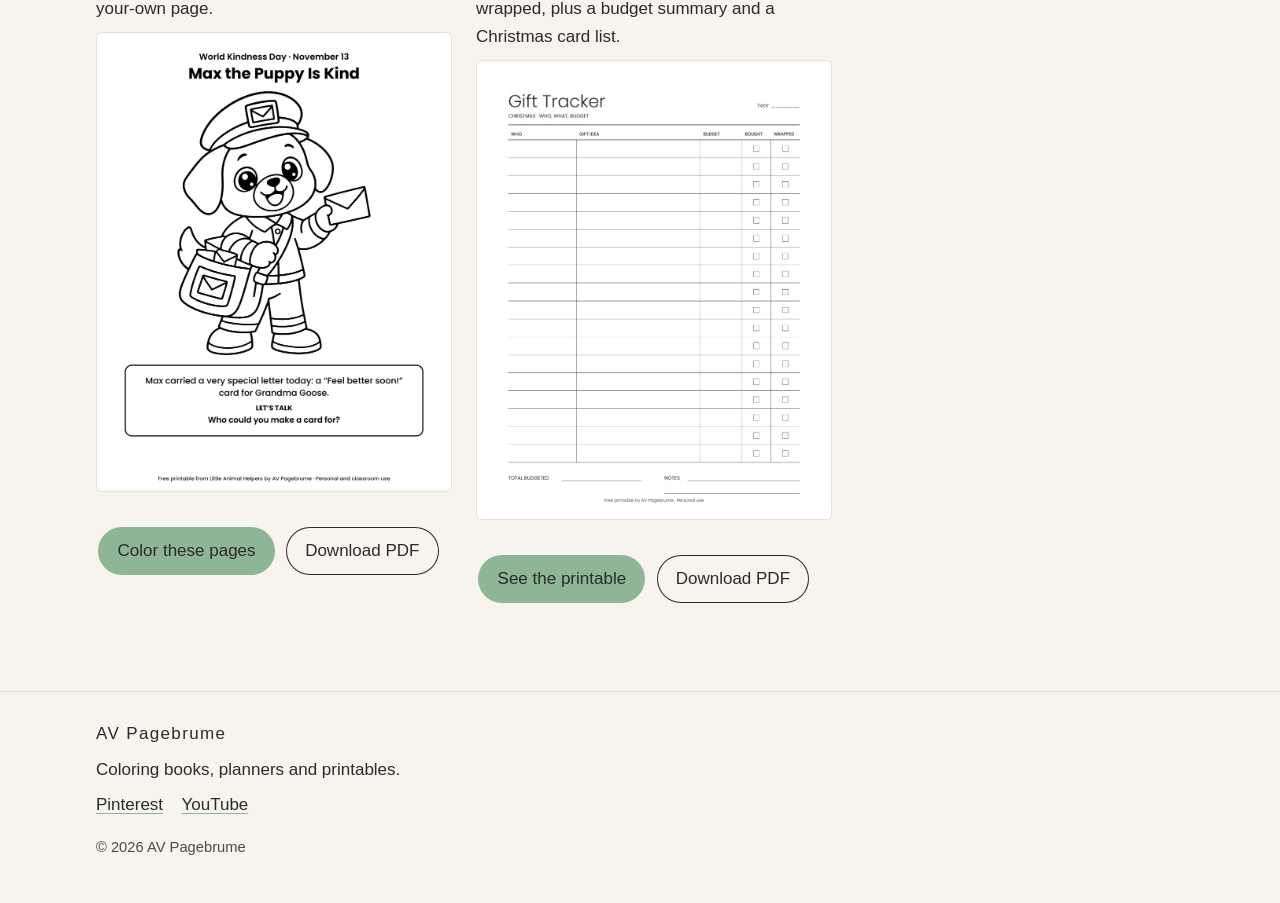
==== commit bb05c527: "Add a Christmas card list as page 3 of the gift tracker PDF. Replace the printable in place and upda" ====
--- a/free-printables/index.html
+++ b/free-printables/index.html
@@ -220,7 +220,7 @@
 
           <article>
             <h2>Christmas gift tracker</h2>
-            <p>A two-page US Letter list for who, the gift idea, the budget, and whether it is bought and wrapped, plus a budget summary.</p>
+            <p>A three-page US Letter list for who, the gift idea, the budget, and whether it is bought and wrapped, plus a budget summary and a Christmas card list.</p>
             <figure>
               <a href="gift-tracker/">
                 <img class="sheet" src="gift-tracker/page-1.jpg" alt="Christmas gift tracker printable with columns for who, gift idea, budget, bought, and wrapped." width="900" height="1165">
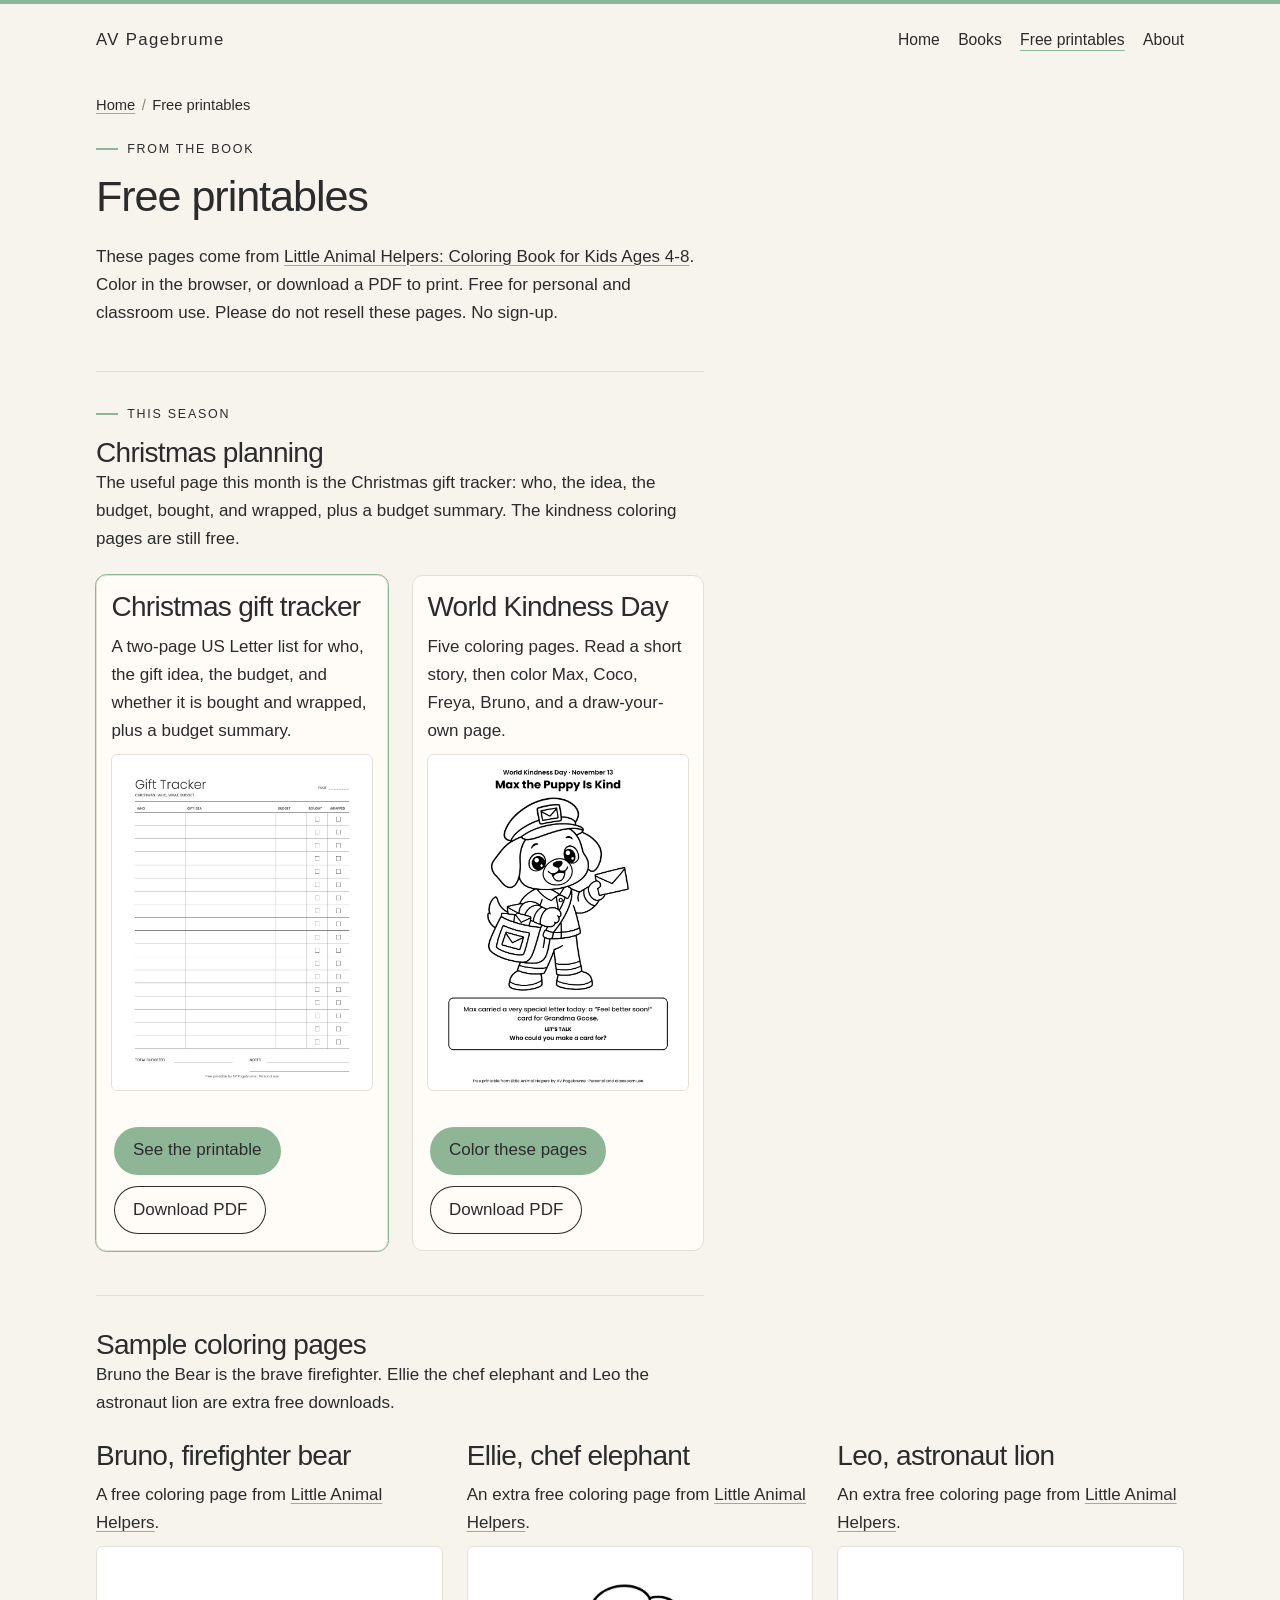
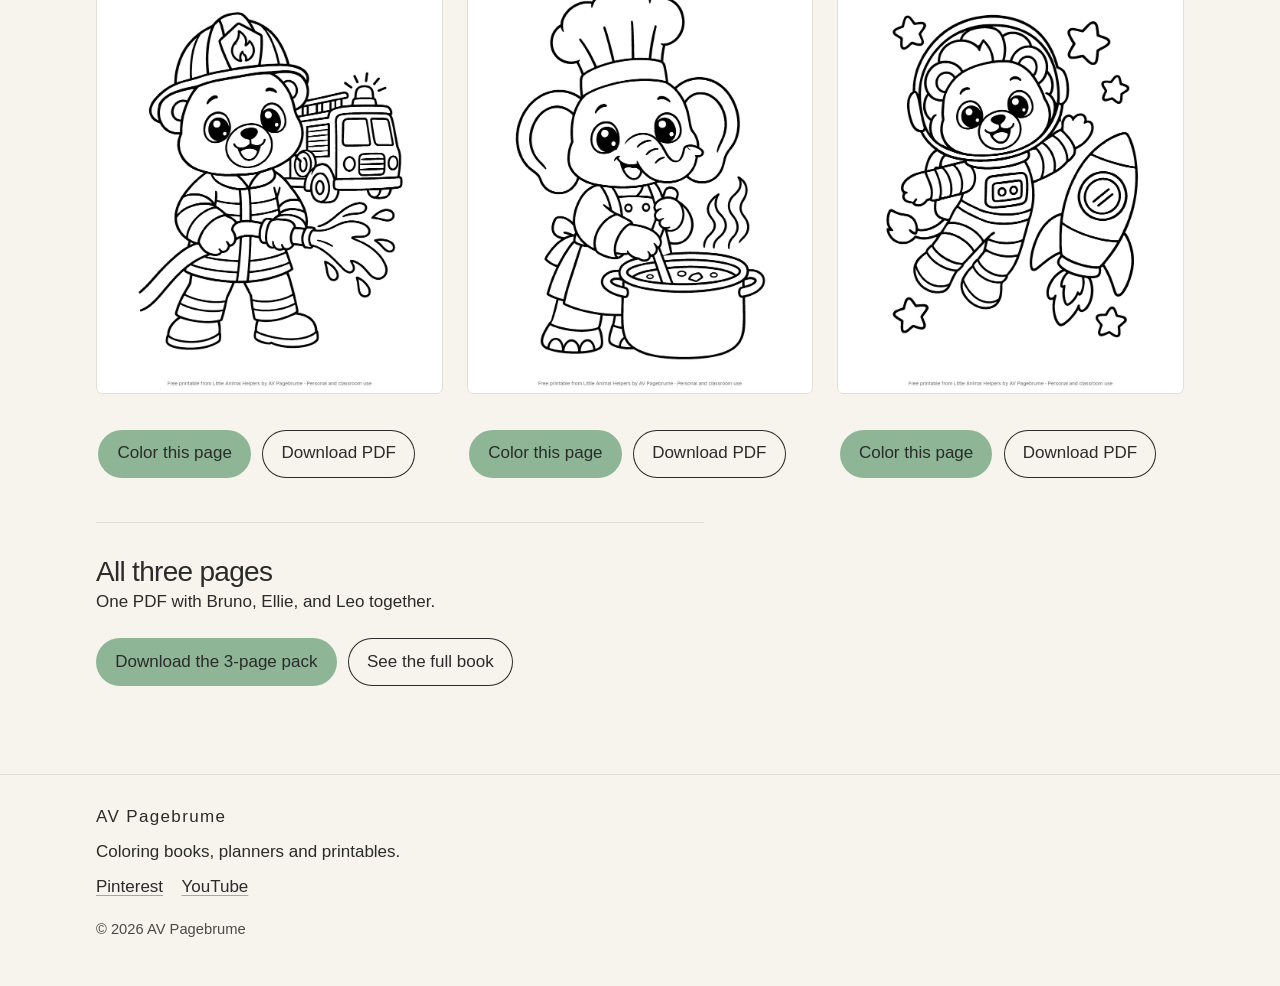
==== commit 50def82b: "Add a date-aware festive homepage for Diwali through Christmas. The homepage now greets the active s" ====
--- a/free-printables/index.html
+++ b/free-printables/index.html
@@ -4,7 +4,7 @@
   <meta charset="utf-8">
   <meta name="viewport" content="width=device-width, initial-scale=1">
   <title>Free Printables — Coloring Pages | AV Pagebrume</title>
-  <meta name="description" content="Free coloring pages from Little Animal Helpers, a World Kindness Day set, and a Christmas gift tracker. Color in the browser or download a PDF. No sign-up.">
+  <meta name="description" content="Free printables from AV Pagebrume. This season: a Diwali greeting, World Kindness Day coloring pages, and a Christmas gift tracker. No sign-up.">
   <link rel="canonical" href="https://vamsiankitha-sudo.github.io/avpagebrume/free-printables/">
   <meta name="robots" content="index,follow,max-image-preview:large">
   <meta name="author" content="AV Pagebrume">
@@ -14,7 +14,7 @@
   <meta property="og:type" content="website">
   <meta property="og:locale" content="en_US">
   <meta property="og:title" content="Free printables from AV Pagebrume">
-  <meta property="og:description" content="Color Bruno, Ellie, and Leo, print World Kindness Day pages, or download a Christmas gift tracker. No sign-up.">
+  <meta property="og:description" content="Free printables from AV Pagebrume. This season: a Diwali greeting, World Kindness Day coloring pages, and a Christmas gift tracker. No sign-up.">
   <meta property="og:url" content="https://vamsiankitha-sudo.github.io/avpagebrume/free-printables/">
   <meta property="og:image" content="https://vamsiankitha-sudo.github.io/avpagebrume/free-printables/bruno.jpg">
   <meta property="og:image:width" content="900">
@@ -23,7 +23,7 @@
 
   <meta name="twitter:card" content="summary_large_image">
   <meta name="twitter:title" content="Free printables from AV Pagebrume">
-  <meta name="twitter:description" content="Color Bruno, Ellie, and Leo, print World Kindness Day pages, or download a Christmas gift tracker. No sign-up.">
+  <meta name="twitter:description" content="Free printables from AV Pagebrume. This season: a Diwali greeting, World Kindness Day coloring pages, and a Christmas gift tracker. No sign-up.">
   <meta name="twitter:image" content="https://vamsiankitha-sudo.github.io/avpagebrume/free-printables/bruno.jpg">
   <meta name="twitter:image:alt" content="Coloring page of Bruno, a bear firefighter holding a hose beside a fire truck, from Little Animal Helpers.">
 
@@ -32,6 +32,7 @@
   <link rel="icon" href="../assets/icon-192.png" type="image/png" sizes="192x192">
   <link rel="apple-touch-icon" href="../apple-touch-icon.png">
   <link rel="stylesheet" href="../css/styles.css">
+  <script src="../js/season.js"></script>
 
   <script type="application/ld+json">
   {
@@ -122,13 +123,58 @@
       <p class="kicker">From the book</p>
       <h1>Free printables</h1>
       <div class="prose note">
-        <p>These black-line pages come from <a href="../books/little-animal-helpers/">Little Animal Helpers: Coloring Book for Kids Ages 4-8</a>. Color Bruno the firefighter bear, Ellie the chef elephant, and Leo the astronaut lion in the browser, or download a PDF to print.</p>
-        <p>Free for personal and classroom use. Please do not resell these pages.</p>
-        <p>Also free, with no sign-up: <a href="world-kindness-day/">World Kindness Day coloring pages</a> and a <a href="gift-tracker/">Christmas gift tracker</a>.</p>
+        <p>These pages come from <a href="../books/little-animal-helpers/">Little Animal Helpers: Coloring Book for Kids Ages 4-8</a>. Color in the browser, or download a PDF to print. Free for personal and classroom use. Please do not resell these pages. No sign-up.</p>
       </div>
 
+      <section class="pack" aria-labelledby="season-print-heading">
+        <p class="kicker" data-season-text="print-kicker">This season</p>
+        <h2 id="season-print-heading" data-season-text="print-title">Happy Diwali</h2>
+        <p class="prose" data-season-text="print-copy">The Diwali offer is this greeting, the story of the helpers, and coloring in the browser. World Kindness Day on 13 November is the next activity for kids. The Christmas gift tracker is here when you want to plan ahead.</p>
+        <div class="print-grid pair invite-grid">
+        <article class="invite-card is-lead" data-season-card="kindness">
+          <h2>World Kindness Day</h2>
+          <p>Five coloring pages. Read a short story, then color Max, Coco, Freya, Bruno, and a draw-your-own page.</p>
+          <figure>
+            <a href="world-kindness-day/">
+              <picture>
+                <source srcset="world-kindness-day/max.webp" type="image/webp">
+                <img class="sheet" src="world-kindness-day/max.jpg" alt="Coloring page of Max the puppy, a mail carrier holding a letter and a mail bag, from the World Kindness Day set." width="900" height="1165">
+              </picture>
+            </a>
+            <figcaption class="card-copy">
+              <div class="actions">
+                <a class="button" href="world-kindness-day/">Color these pages</a>
+                <a class="button secondary" href="world-kindness-day/world-kindness-day-coloring-pages-little-animal-helpers.pdf" download="World-Kindness-Day-Little-Animal-Helpers.pdf">Download PDF</a>
+              </div>
+            </figcaption>
+          </figure>
+        </article>
+
+        <article class="invite-card" data-season-card="gifts">
+          <h2>Christmas gift tracker</h2>
+          <p>A two-page US Letter list for who, the gift idea, the budget, and whether it is bought and wrapped, plus a budget summary.</p>
+          <figure>
+            <a href="gift-tracker/">
+              <img class="sheet" src="gift-tracker/page-1.jpg" alt="Christmas gift tracker printable with columns for who, gift idea, budget, bought, and wrapped." width="900" height="1165">
+            </a>
+            <figcaption class="card-copy">
+              <div class="actions">
+                <a class="button" href="gift-tracker/">See the printable</a>
+                <a class="button secondary" href="gift-tracker/christmas-gift-tracker-printable-av-pagebrume.pdf" download="Christmas-gift-tracker-AV-Pagebrume.pdf">Download PDF</a>
+              </div>
+            </figcaption>
+          </figure>
+        </article>
+        </div>
+      </section>
+
+      <section class="pack" aria-labelledby="samples-heading">
+        <h2 id="samples-heading">Sample coloring pages</h2>
+        <p>Bruno the Bear is the brave firefighter. Ellie the chef elephant and Leo the astronaut lion are extra free downloads.</p>
+      </section>
+
       <div class="print-grid">
-        <article>
+        <article class="card-lift">
           <h2>Bruno, firefighter bear</h2>
           <p>A free coloring page from <a href="../books/little-animal-helpers/">Little Animal Helpers</a>.</p>
           <figure>
@@ -147,9 +193,9 @@
           </figure>
         </article>
 
-        <article>
+        <article class="card-lift">
           <h2>Ellie, chef elephant</h2>
-          <p>A free coloring page from <a href="../books/little-animal-helpers/">Little Animal Helpers</a>.</p>
+          <p>An extra free coloring page from <a href="../books/little-animal-helpers/">Little Animal Helpers</a>.</p>
           <figure>
             <a href="ellie/">
               <picture>
@@ -166,9 +212,9 @@
           </figure>
         </article>
 
-        <article>
+        <article class="card-lift">
           <h2>Leo, astronaut lion</h2>
-          <p>A free coloring page from <a href="../books/little-animal-helpers/">Little Animal Helpers</a>.</p>
+          <p>An extra free coloring page from <a href="../books/little-animal-helpers/">Little Animal Helpers</a>.</p>
           <figure>
             <a href="leo/">
               <picture>
@@ -195,46 +241,6 @@
         </div>
       </section>
 
-      <section class="more-printables" aria-labelledby="more-heading">
-        <h2 id="more-heading">Also free to print</h2>
-        <p>A World Kindness Day coloring set for November 13, and an undated Christmas gift tracker. Both are free. No sign-up.</p>
-        <div class="print-grid pair">
-          <article>
-            <h2>World Kindness Day</h2>
-            <p>Five coloring pages. Read a short story, then color Max, Coco, Freya, Bruno, and a draw-your-own page.</p>
-            <figure>
-              <a href="world-kindness-day/">
-                <picture>
-                  <source srcset="world-kindness-day/max.webp" type="image/webp">
-                  <img class="sheet" src="world-kindness-day/max.jpg" alt="Coloring page of Max the puppy, a mail carrier holding a letter and a mail bag, from the World Kindness Day set." width="900" height="1165">
-                </picture>
-              </a>
-              <figcaption class="card-copy">
-                <div class="actions">
-                  <a class="button" href="world-kindness-day/">Color these pages</a>
-                  <a class="button secondary" href="world-kindness-day/world-kindness-day-coloring-pages-little-animal-helpers.pdf" download="World-Kindness-Day-Little-Animal-Helpers.pdf">Download PDF</a>
-                </div>
-              </figcaption>
-            </figure>
-          </article>
-
-          <article>
-            <h2>Christmas gift tracker</h2>
-            <p>A three-page US Letter list for who, the gift idea, the budget, and whether it is bought and wrapped, plus a budget summary and a Christmas card list.</p>
-            <figure>
-              <a href="gift-tracker/">
-                <img class="sheet" src="gift-tracker/page-1.jpg" alt="Christmas gift tracker printable with columns for who, gift idea, budget, bought, and wrapped." width="900" height="1165">
-              </a>
-              <figcaption class="card-copy">
-                <div class="actions">
-                  <a class="button" href="gift-tracker/">See the printable</a>
-                  <a class="button secondary" href="gift-tracker/christmas-gift-tracker-printable-av-pagebrume.pdf" download="Christmas-gift-tracker-AV-Pagebrume.pdf">Download PDF</a>
-                </div>
-              </figcaption>
-            </figure>
-          </article>
-        </div>
-      </section>
     </div>
   </main>
 
--- a/css/styles.css
+++ b/css/styles.css
@@ -8,6 +8,9 @@
   --white: #fffcf7;
   --max: 68rem;
   --measure: 38rem;
+  --gold: #8a5a12;
+  --flame: #e2a23a;
+  --flame-deep: #c4783a;
 }
 
 *,
@@ -594,3 +597,391 @@
     max-width: 52rem;
   }
 }
+
+/* Seasonal homepage. Diwali is the shipped default, so the warm
+   banner shows when data-season is missing. Other windows clear it. */
+
+.season-hero {
+  padding: 0.85rem 0 0.15rem;
+}
+
+.season-banner {
+  display: block;
+  padding: 1.1rem 1.1rem 1.2rem;
+  background:
+    radial-gradient(circle at 0 0, rgba(226, 162, 58, 0.18), transparent 42%),
+    radial-gradient(circle at 100% 100%, rgba(141, 181, 150, 0.28), transparent 48%),
+    var(--white);
+  border: 1px solid var(--line);
+  border-radius: 0.75rem;
+}
+
+html[data-season]:not([data-season="diwali"]) .season-banner {
+  background: var(--white);
+}
+
+.season-mark {
+  display: block;
+  width: 5.25rem;
+  margin: 0 auto 0.65rem;
+}
+
+.season-mark img {
+  width: 100%;
+  height: auto;
+}
+
+.festive-ornament {
+  display: flex;
+  flex-wrap: wrap;
+  align-items: center;
+  justify-content: center;
+  gap: 0.65rem 0.85rem;
+  margin-bottom: 0.45rem;
+}
+
+html[data-season]:not([data-season="diwali"]) .festive-ornament,
+html[data-season]:not([data-season="diwali"]) .season-hindi {
+  display: none;
+}
+
+.diya {
+  display: block;
+  flex: none;
+}
+
+.diya-flame {
+  animation: flame 2.6s ease-in-out infinite;
+}
+
+.light-row {
+  display: flex;
+  flex-wrap: wrap;
+  gap: 0.7rem;
+  align-items: center;
+}
+
+.light-row span {
+  width: 0.62rem;
+  height: 0.62rem;
+  border-radius: 50%;
+  background: var(--flame);
+  box-shadow: 0 0.42rem 0 -0.12rem var(--flame-deep), 0 0 0.55rem rgba(226, 162, 58, 0.9);
+  animation: lamp 2.8s ease-in-out infinite;
+}
+
+.light-row span:nth-child(odd) {
+  background: var(--sage);
+  box-shadow: 0 0.42rem 0 -0.12rem #6e9478, 0 0 0.45rem rgba(141, 181, 150, 0.85);
+  animation-delay: 0.45s;
+}
+
+.light-row span:nth-child(3n) {
+  animation-delay: 0.9s;
+}
+
+.season-copy {
+  text-align: center;
+}
+
+.season-copy .kicker {
+  justify-content: center;
+}
+
+.season-title {
+  font-size: clamp(2rem, 5vw, 2.75rem);
+}
+
+.season-hindi {
+  margin-top: 0.2rem;
+  font-family: "Noto Sans Devanagari", "Nirmala UI", "Kohinoor Devanagari", sans-serif;
+  font-size: 1.05rem;
+  letter-spacing: 0.01em;
+}
+
+.season-copy .lede {
+  margin-top: 0.7rem;
+}
+
+.season-copy .actions,
+.season-copy .social-line {
+  justify-content: center;
+}
+
+.next-note {
+  margin-top: 0.85rem;
+  font-size: 0.98rem;
+}
+
+.section.follow {
+  padding-top: 1.6rem;
+}
+
+.cover-link {
+  display: block;
+  width: min(100%, 22rem);
+  border-radius: 0.45rem;
+  transition: transform 0.2s ease;
+}
+
+.cover-link:hover {
+  transform: translateY(-4px);
+  text-decoration: none;
+}
+
+.helper-grid {
+  display: grid;
+  grid-template-columns: repeat(2, minmax(0, 1fr));
+  gap: 0.85rem;
+  margin-top: 1.15rem;
+}
+
+.helper {
+  display: flex;
+  flex-direction: column;
+  align-items: center;
+  background: var(--white);
+  border: 1px solid var(--line);
+  border-radius: 0.6rem;
+  padding: 0.65rem 0.65rem 0.8rem;
+  text-align: center;
+  transition: transform 0.2s ease, box-shadow 0.2s ease;
+}
+
+.helper:hover {
+  transform: translateY(-4px);
+  box-shadow: 0 14px 32px rgba(43, 43, 43, 0.08);
+}
+
+.helper-toggle {
+  display: block;
+  width: 100%;
+  margin: 0;
+  padding: 0;
+  border: 0;
+  background: transparent;
+  color: inherit;
+  font: inherit;
+  text-align: center;
+  cursor: pointer;
+}
+
+.helper-portrait {
+  display: block;
+  height: 7.35rem;
+  overflow: hidden;
+  border-radius: 0.4rem;
+  border: 1px solid var(--line);
+  background: #fff;
+}
+
+.helper-portrait picture,
+.helper-portrait img {
+  display: block;
+  width: 100%;
+  height: 100%;
+}
+
+.helper-portrait img {
+  object-fit: cover;
+  object-position: center 42%;
+}
+
+.helper-name {
+  display: block;
+  margin-top: 0.55rem;
+  font-weight: 500;
+  letter-spacing: -0.015em;
+}
+
+.helper-job {
+  display: block;
+  font-size: 0.92rem;
+  line-height: 1.35;
+}
+
+.helper-beat {
+  max-height: 0;
+  overflow: hidden;
+  opacity: 0;
+  margin: 0;
+  font-size: 0.95rem;
+  line-height: 1.45;
+  transition: max-height 0.25s ease, opacity 0.25s ease, margin-top 0.25s ease;
+}
+
+.helper:focus-within .helper-beat,
+.helper.is-open .helper-beat {
+  max-height: 8rem;
+  opacity: 1;
+  margin-top: 0.55rem;
+}
+
+.helper-color {
+  margin-top: 0.55rem;
+  font-size: 0.95rem;
+}
+
+.invite-card {
+  background: var(--white);
+  border: 1px solid var(--line);
+  border-radius: 0.65rem;
+  padding: 0.9rem 0.9rem 1rem;
+  transition: transform 0.2s ease, box-shadow 0.2s ease;
+}
+
+.invite-card:hover {
+  transform: translateY(-4px);
+  box-shadow: 0 16px 36px rgba(43, 43, 43, 0.08);
+}
+
+.invite-card.is-lead {
+  outline: 1.5px solid var(--sage);
+  outline-offset: 0;
+}
+
+html:not([data-season]) .invite-card.is-lead,
+html[data-season="diwali"] .invite-card.is-lead {
+  outline-color: var(--gold);
+}
+
+html[data-season="christmas"] [data-season-card="gifts"] {
+  order: -1;
+  outline: 1.5px solid var(--sage);
+}
+
+html[data-season="christmas"] [data-season-card="kindness"],
+html[data-season="everyday"] .invite-card.is-lead {
+  outline: none;
+}
+
+#this-season .invite-card .sheet {
+  width: 100%;
+  height: 15rem;
+  object-fit: cover;
+  object-position: center 20%;
+}
+
+.teaser-grid a {
+  display: block;
+  border-radius: 0.4rem;
+  transition: transform 0.2s ease;
+}
+
+.teaser-grid a:hover {
+  transform: translateY(-4px);
+  text-decoration: none;
+}
+
+.card-lift {
+  transition: transform 0.2s ease;
+}
+
+.card-lift:hover {
+  transform: translateY(-4px);
+}
+
+.season-note {
+  max-width: var(--measure);
+  margin-top: 0.8rem;
+}
+
+.invite-grid {
+  align-items: stretch;
+}
+
+@keyframes lamp {
+  0%,
+  100% { opacity: 0.55; }
+  50% { opacity: 1; }
+}
+
+@keyframes flame {
+  0%,
+  100% { opacity: 0.72; }
+  50% { opacity: 1; }
+}
+
+@media (hover: hover) and (pointer: fine) {
+  .helper:hover .helper-beat {
+    max-height: 8rem;
+    opacity: 1;
+    margin-top: 0.55rem;
+  }
+}
+
+@media (min-width: 720px) {
+  .season-hero {
+    padding-top: 1.15rem;
+  }
+
+  .season-banner {
+    display: grid;
+    grid-template-columns: 6.75rem minmax(0, 1fr);
+    gap: 0.35rem 1.5rem;
+    align-items: start;
+    padding: 1.25rem 1.5rem 1.35rem;
+  }
+
+  .season-mark {
+    width: 6.75rem;
+    margin: 0;
+  }
+
+  .season-copy,
+  .season-copy .kicker,
+  .festive-ornament,
+  .season-copy .actions,
+  .season-copy .social-line {
+    justify-content: flex-start;
+    text-align: left;
+  }
+
+  .season-copy .lede,
+  .season-copy .social-line {
+    margin-left: 0;
+    margin-right: 0;
+  }
+
+  .section.follow {
+    padding-top: 2.15rem;
+  }
+
+  .helper-grid {
+    grid-template-columns: repeat(4, minmax(0, 1fr));
+    gap: 1rem;
+  }
+
+  .helper-portrait {
+    height: 11rem;
+  }
+
+  .print-grid.pair.invite-grid {
+    max-width: none;
+  }
+}
+
+@media (prefers-reduced-motion: reduce) {
+  .light-row span,
+  .diya-flame {
+    animation: none;
+    opacity: 1;
+  }
+
+  .helper,
+  .helper-beat,
+  .invite-card,
+  .card-lift,
+  .cover-link,
+  .teaser-grid a {
+    transition: none;
+  }
+
+  .helper:hover,
+  .invite-card:hover,
+  .card-lift:hover,
+  .cover-link:hover,
+  .teaser-grid a:hover {
+    transform: none;
+  }
+}
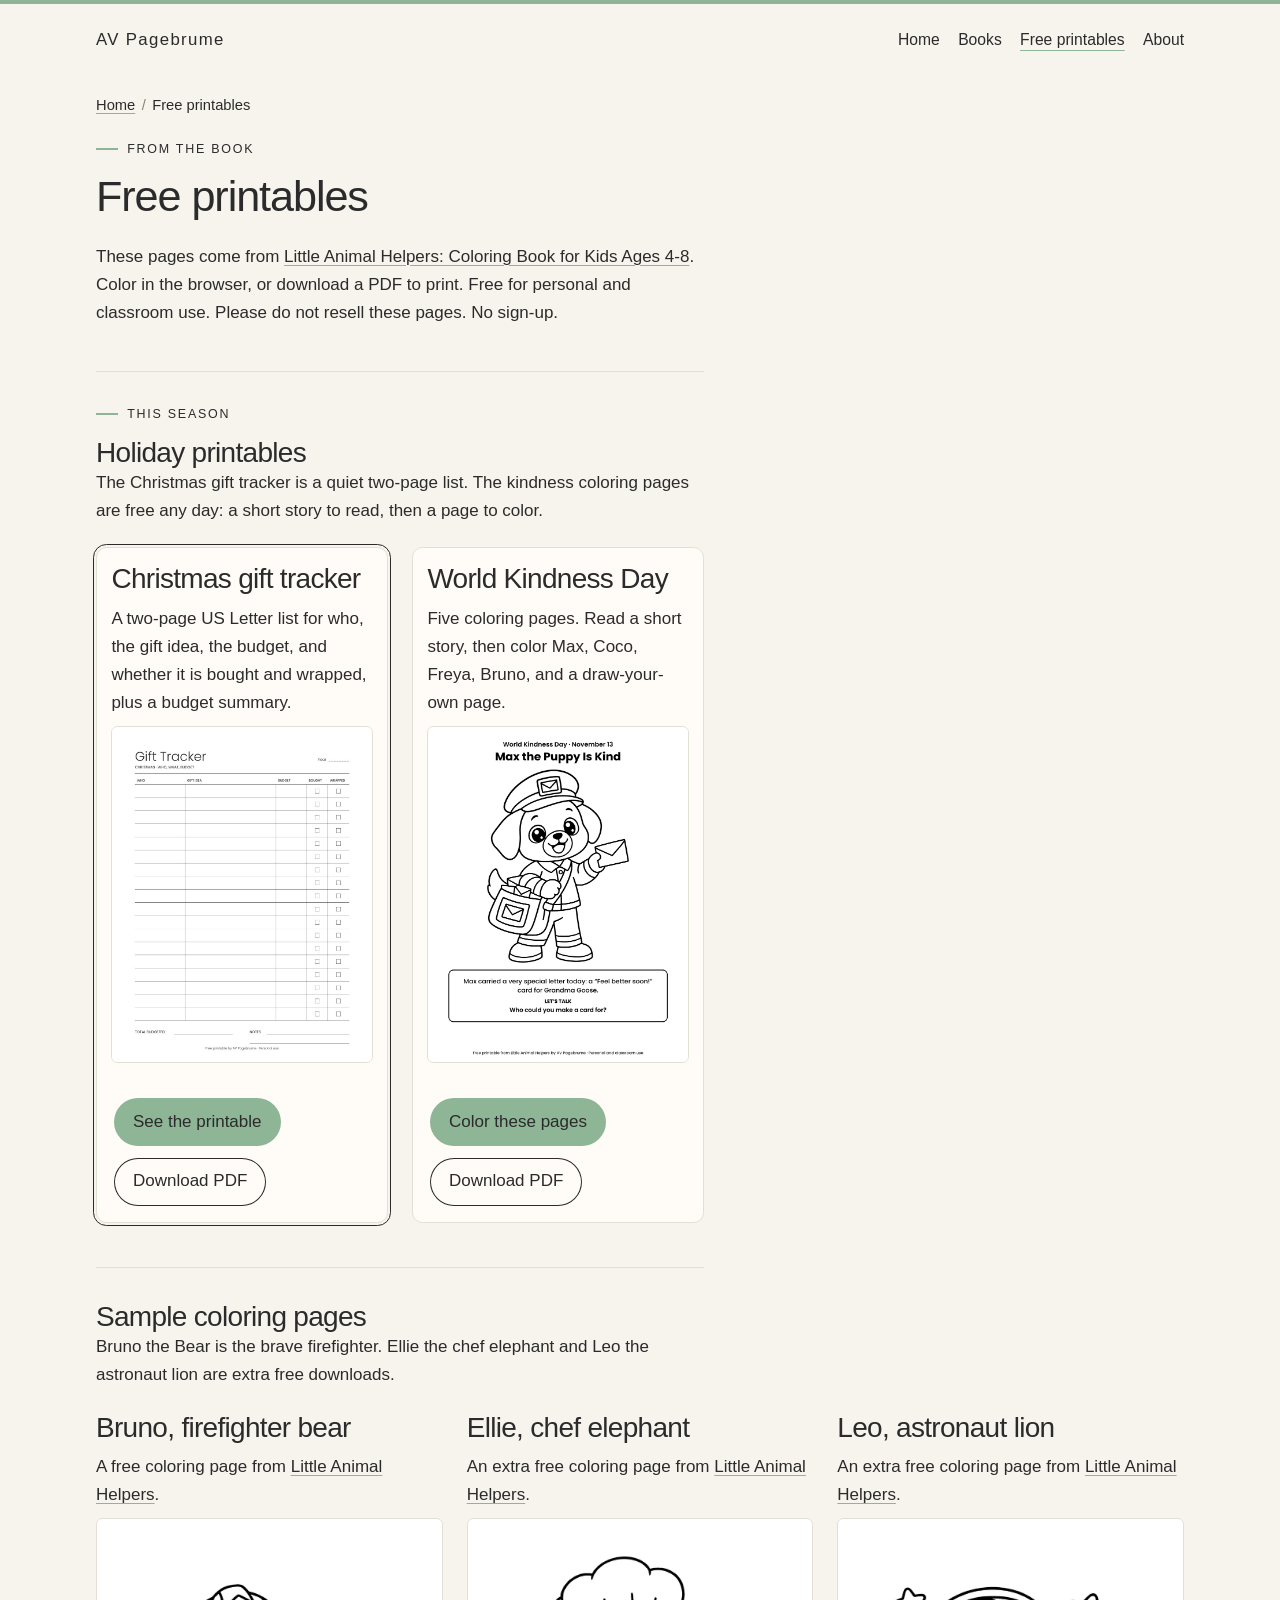
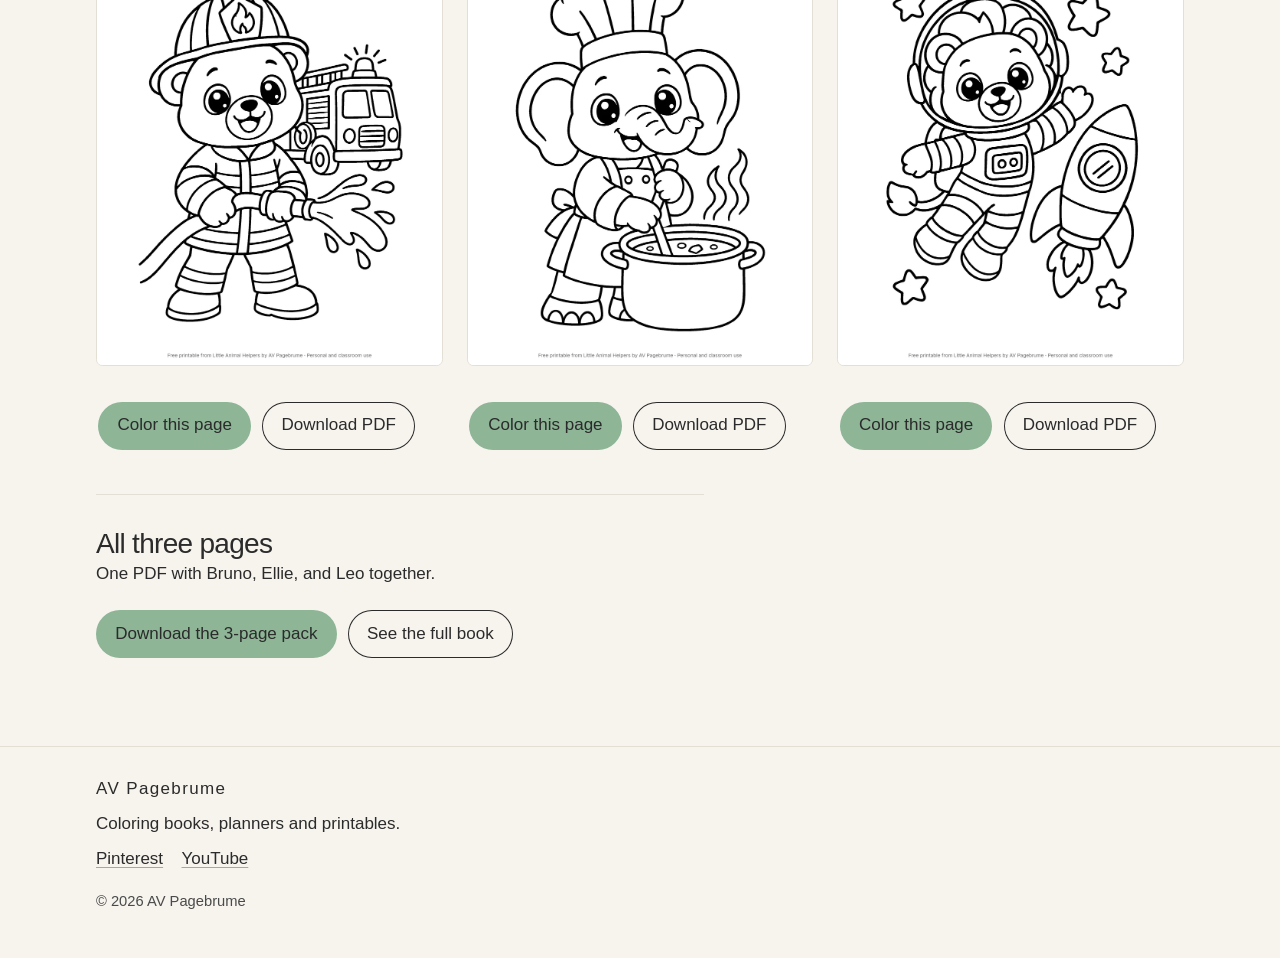
==== commit f3882ca4: "Replace the Diwali homepage with a holiday storybook page The homepage now leads with Little Animal " ====
--- a/free-printables/index.html
+++ b/free-printables/index.html
@@ -4,7 +4,7 @@
   <meta charset="utf-8">
   <meta name="viewport" content="width=device-width, initial-scale=1">
   <title>Free Printables — Coloring Pages | AV Pagebrume</title>
-  <meta name="description" content="Free printables from AV Pagebrume. This season: a Diwali greeting, World Kindness Day coloring pages, and a Christmas gift tracker. No sign-up.">
+  <meta name="description" content="Free printables from AV Pagebrume: a Christmas gift tracker, kindness coloring pages, and coloring pages from Little Animal Helpers. No sign-up.">
   <link rel="canonical" href="https://vamsiankitha-sudo.github.io/avpagebrume/free-printables/">
   <meta name="robots" content="index,follow,max-image-preview:large">
   <meta name="author" content="AV Pagebrume">
@@ -14,7 +14,7 @@
   <meta property="og:type" content="website">
   <meta property="og:locale" content="en_US">
   <meta property="og:title" content="Free printables from AV Pagebrume">
-  <meta property="og:description" content="Free printables from AV Pagebrume. This season: a Diwali greeting, World Kindness Day coloring pages, and a Christmas gift tracker. No sign-up.">
+  <meta property="og:description" content="Free printables from AV Pagebrume: a Christmas gift tracker, kindness coloring pages, and coloring pages from Little Animal Helpers. No sign-up.">
   <meta property="og:url" content="https://vamsiankitha-sudo.github.io/avpagebrume/free-printables/">
   <meta property="og:image" content="https://vamsiankitha-sudo.github.io/avpagebrume/free-printables/bruno.jpg">
   <meta property="og:image:width" content="900">
@@ -23,7 +23,7 @@
 
   <meta name="twitter:card" content="summary_large_image">
   <meta name="twitter:title" content="Free printables from AV Pagebrume">
-  <meta name="twitter:description" content="Free printables from AV Pagebrume. This season: a Diwali greeting, World Kindness Day coloring pages, and a Christmas gift tracker. No sign-up.">
+  <meta name="twitter:description" content="Free printables from AV Pagebrume: a Christmas gift tracker, kindness coloring pages, and coloring pages from Little Animal Helpers. No sign-up.">
   <meta name="twitter:image" content="https://vamsiankitha-sudo.github.io/avpagebrume/free-printables/bruno.jpg">
   <meta name="twitter:image:alt" content="Coloring page of Bruno, a bear firefighter holding a hose beside a fire truck, from Little Animal Helpers.">
 
@@ -128,10 +128,10 @@
 
       <section class="pack" aria-labelledby="season-print-heading">
         <p class="kicker" data-season-text="print-kicker">This season</p>
-        <h2 id="season-print-heading" data-season-text="print-title">Happy Diwali</h2>
-        <p class="prose" data-season-text="print-copy">The Diwali offer is this greeting, the story of the helpers, and coloring in the browser. World Kindness Day on 13 November is the next activity for kids. The Christmas gift tracker is here when you want to plan ahead.</p>
+        <h2 id="season-print-heading" data-season-text="print-title">Holiday printables</h2>
+        <p class="prose" data-season-text="print-copy">The Christmas gift tracker is a quiet two-page list. The kindness coloring pages are free any day: a short story to read, then a page to color.</p>
         <div class="print-grid pair invite-grid">
-        <article class="invite-card is-lead" data-season-card="kindness">
+        <article class="invite-card" data-season-card="kindness">
           <h2>World Kindness Day</h2>
           <p>Five coloring pages. Read a short story, then color Max, Coco, Freya, Bruno, and a draw-your-own page.</p>
           <figure>
@@ -150,7 +150,7 @@
           </figure>
         </article>
 
-        <article class="invite-card" data-season-card="gifts">
+        <article class="invite-card is-lead" data-season-card="gifts">
           <h2>Christmas gift tracker</h2>
           <p>A two-page US Letter list for who, the gift idea, the budget, and whether it is bought and wrapped, plus a budget summary.</p>
           <figure>
--- a/css/styles.css
+++ b/css/styles.css
@@ -8,9 +8,9 @@
   --white: #fffcf7;
   --max: 68rem;
   --measure: 38rem;
-  --gold: #8a5a12;
-  --flame: #e2a23a;
-  --flame-deep: #c4783a;
+  --display: "Iowan Old Style", Palatino, "Palatino Linotype", "Book Antiqua", Georgia, serif;
+  --evergreen: #3e5c45;
+  --copper: #8c4a2f;
 }
 
 *,
@@ -598,159 +598,160 @@
   }
 }
 
-/* Seasonal homepage. Diwali is the shipped default, so the warm
-   banner shows when data-season is missing. Other windows clear it. */
+/* Holiday homepage. The shipped look is the late-autumn window
+   (no data-season yet, or data-season="holiday"). Everyday drops the
+   sprig and the gift line. Swap dates in js/season.js. */
 
 .season-hero {
-  padding: 0.85rem 0 0.15rem;
-}
-
-.season-banner {
+  --hero-ink: #2b2b2b;
+  --hero-accent: var(--evergreen);
+  position: relative;
+  overflow: hidden;
+  margin: 0;
+  padding: 2.4rem 0 2.6rem;
+  background:
+    radial-gradient(ellipse 42% 70% at 100% 0%, rgba(141, 181, 150, 0.34), transparent 70%),
+    radial-gradient(ellipse 46% 60% at 0% 100%, rgba(196, 138, 98, 0.22), transparent 68%),
+    linear-gradient(180deg, #fbf6ee 0%, #f4eadc 100%);
+  color: var(--hero-ink);
+}
+
+html[data-season="everyday"] .season-hero {
+  background: var(--paper);
+}
+
+.hero-layout {
+  display: grid;
+  gap: 1.75rem;
+  align-items: center;
+}
+
+.hero-copy {
+  position: relative;
+  z-index: 1;
+  text-align: center;
+}
+
+.hero-ornament {
+  display: flex;
+  align-items: flex-start;
+  justify-content: center;
+  gap: 0.35rem;
+  min-height: 2.6rem;
+  margin-bottom: 0.15rem;
+  color: var(--evergreen);
+}
+
+.motif-sprig { display: block; }
+
+.motif-star {
   display: block;
-  padding: 1.1rem 1.1rem 1.2rem;
-  background:
-    radial-gradient(circle at 0 0, rgba(226, 162, 58, 0.18), transparent 42%),
-    radial-gradient(circle at 100% 100%, rgba(141, 181, 150, 0.28), transparent 48%),
-    var(--white);
-  border: 1px solid var(--line);
-  border-radius: 0.75rem;
-}
-
-html[data-season]:not([data-season="diwali"]) .season-banner {
-  background: var(--white);
-}
-
-.season-mark {
+  margin-top: 0.15rem;
+  color: var(--copper);
+  animation: ember 4.8s ease-in-out infinite;
+}
+
+html[data-season="everyday"] .hero-ornament { display: none; }
+
+.season-line { display: none; }
+
+html[data-season="holiday"] .season-line,
+html:not([data-season]) .season-line {
   display: block;
-  width: 5.25rem;
-  margin: 0 auto 0.65rem;
-}
-
-.season-mark img {
+  max-width: 36rem;
+  margin: 0.85rem auto 0;
+  font-family: var(--display);
+  font-size: clamp(1.2rem, 2vw, 1.45rem);
+  line-height: 1.35;
+  color: var(--copper);
+}
+
+.season-hero .kicker { justify-content: center; color: var(--hero-accent); }
+.season-hero .kicker::before { background: var(--hero-accent); }
+
+.season-title {
+  font-family: var(--display);
+  font-weight: 600;
+  font-size: clamp(2.45rem, 5.4vw, 3.85rem);
+  line-height: 1.02;
+  letter-spacing: -0.03em;
+  color: var(--hero-ink);
+}
+
+.season-hero .lede {
+  max-width: 38rem;
+  margin: 0.9rem auto 0;
+  color: var(--hero-ink);
+  font-size: clamp(1.08rem, 1.7vw, 1.24rem);
+}
+
+.season-hero .actions { justify-content: center; }
+
+.season-hero a { color: var(--hero-ink); text-decoration-color: var(--hero-accent); }
+
+.season-hero .button { text-decoration: none; color: var(--ink); }
+
+.season-hero .button.secondary {
+  color: var(--hero-ink);
+  background: transparent;
+  box-shadow: inset 0 0 0 1.5px var(--hero-ink);
+}
+
+.season-hero .button.secondary:hover {
+  background: var(--hero-ink);
+  color: var(--paper);
+}
+
+.hero-cover {
+  display: block;
+  width: min(100%, 20rem);
+  margin-inline: auto;
+  border-radius: 0.4rem;
+  transition: transform 0.2s ease;
+}
+
+.hero-cover img {
   width: 100%;
-  height: auto;
-}
-
-.festive-ornament {
-  display: flex;
-  flex-wrap: wrap;
-  align-items: center;
-  justify-content: center;
-  gap: 0.65rem 0.85rem;
-  margin-bottom: 0.45rem;
-}
-
-html[data-season]:not([data-season="diwali"]) .festive-ornament,
-html[data-season]:not([data-season="diwali"]) .season-hindi {
-  display: none;
-}
-
-.diya {
-  display: block;
-  flex: none;
-}
-
-.diya-flame {
-  animation: flame 2.6s ease-in-out infinite;
-}
-
-.light-row {
-  display: flex;
-  flex-wrap: wrap;
-  gap: 0.7rem;
-  align-items: center;
-}
-
-.light-row span {
-  width: 0.62rem;
-  height: 0.62rem;
-  border-radius: 50%;
-  background: var(--flame);
-  box-shadow: 0 0.42rem 0 -0.12rem var(--flame-deep), 0 0 0.55rem rgba(226, 162, 58, 0.9);
-  animation: lamp 2.8s ease-in-out infinite;
-}
-
-.light-row span:nth-child(odd) {
-  background: var(--sage);
-  box-shadow: 0 0.42rem 0 -0.12rem #6e9478, 0 0 0.45rem rgba(141, 181, 150, 0.85);
-  animation-delay: 0.45s;
-}
-
-.light-row span:nth-child(3n) {
-  animation-delay: 0.9s;
-}
-
-.season-copy {
-  text-align: center;
-}
-
-.season-copy .kicker {
-  justify-content: center;
-}
-
-.season-title {
-  font-size: clamp(2rem, 5vw, 2.75rem);
-}
-
-.season-hindi {
-  margin-top: 0.2rem;
-  font-family: "Noto Sans Devanagari", "Nirmala UI", "Kohinoor Devanagari", sans-serif;
-  font-size: 1.05rem;
-  letter-spacing: 0.01em;
-}
-
-.season-copy .lede {
-  margin-top: 0.7rem;
-}
-
-.season-copy .actions,
-.season-copy .social-line {
-  justify-content: center;
-}
-
-.next-note {
-  margin-top: 0.85rem;
-  font-size: 0.98rem;
-}
-
-.section.follow {
-  padding-top: 1.6rem;
-}
-
-.cover-link {
-  display: block;
-  width: min(100%, 22rem);
-  border-radius: 0.45rem;
-  transition: transform 0.2s ease;
-}
-
-.cover-link:hover {
+  border-radius: 0.35rem;
+  box-shadow: 0 22px 46px rgba(43, 43, 43, 0.16);
+}
+
+.hero-cover:hover {
   transform: translateY(-4px);
   text-decoration: none;
+}
+
+.cast-section { padding-top: 2.75rem; }
+
+.cast-section h2 {
+  font-family: var(--display);
+  font-weight: 600;
+  letter-spacing: -0.03em;
 }
 
 .helper-grid {
   display: grid;
   grid-template-columns: repeat(2, minmax(0, 1fr));
-  gap: 0.85rem;
-  margin-top: 1.15rem;
+  gap: 1rem;
+  margin-top: 1.35rem;
 }
 
 .helper {
   display: flex;
   flex-direction: column;
   align-items: center;
+  padding: 0.85rem 0.85rem 1rem;
+  border: 0;
+  border-radius: 0.85rem;
   background: var(--white);
-  border: 1px solid var(--line);
-  border-radius: 0.6rem;
-  padding: 0.65rem 0.65rem 0.8rem;
+  box-shadow: 0 14px 34px rgba(43, 43, 43, 0.08);
   text-align: center;
   transition: transform 0.2s ease, box-shadow 0.2s ease;
 }
 
 .helper:hover {
   transform: translateY(-4px);
-  box-shadow: 0 14px 32px rgba(43, 43, 43, 0.08);
+  box-shadow: 0 20px 40px rgba(43, 43, 43, 0.12);
 }
 
 .helper-toggle {
@@ -768,10 +769,10 @@
 
 .helper-portrait {
   display: block;
-  height: 7.35rem;
+  height: 11.5rem;
   overflow: hidden;
-  border-radius: 0.4rem;
-  border: 1px solid var(--line);
+  border: 0;
+  border-radius: 0.55rem;
   background: #fff;
 }
 
@@ -788,15 +789,19 @@
 }
 
 .helper-name {
-  display: block;
-  margin-top: 0.55rem;
-  font-weight: 500;
-  letter-spacing: -0.015em;
+  font-family: var(--display);
+  font-size: 1.35rem;
+  font-weight: 600;
+  line-height: 1.15;
+}
+
+@media (max-width: 520px) {
+  .helper-name { font-size: 1.12rem; }
 }
 
 .helper-job {
   display: block;
-  font-size: 0.92rem;
+  font-size: 0.95rem;
   line-height: 1.35;
 }
 
@@ -805,7 +810,7 @@
   overflow: hidden;
   opacity: 0;
   margin: 0;
-  font-size: 0.95rem;
+  font-size: 1rem;
   line-height: 1.45;
   transition: max-height 0.25s ease, opacity 0.25s ease, margin-top 0.25s ease;
 }
@@ -818,9 +823,95 @@
 }
 
 .helper-color {
-  margin-top: 0.55rem;
-  font-size: 0.95rem;
-}
+  margin-top: 0.65rem;
+  font-size: 1rem;
+}
+
+.home-print-section { padding-top: 3rem; }
+
+.home-prints {
+  display: grid;
+  gap: 1rem;
+  margin-top: 1.35rem;
+}
+
+.home-print {
+  display: flex;
+  flex-direction: column;
+  padding: 1.15rem 1.15rem 1.25rem;
+  border-radius: 0.9rem;
+  transition: transform 0.2s ease;
+}
+
+.home-print.is-planner {
+  background: #2b2b2b;
+  color: #f7f4ee;
+}
+
+.home-print.is-story {
+  background: #fff8f1;
+  color: var(--ink);
+  border: 1px solid #eadccb;
+}
+
+.home-print-kicker {
+  font-size: 0.78rem;
+  letter-spacing: 0.14em;
+  text-transform: uppercase;
+}
+
+.home-print.is-planner .home-print-kicker { color: #d9d3c8; }
+.home-print.is-story .home-print-kicker { color: var(--copper); }
+
+.home-print h3 {
+  margin-top: 0.35rem;
+  font-family: var(--display);
+  font-size: clamp(1.45rem, 2vw, 1.7rem);
+  font-weight: 600;
+}
+
+.home-print p { margin-top: 0.45rem; }
+
+.home-print a img,
+.home-print picture {
+  margin-top: 0.95rem;
+}
+
+.home-print img {
+  width: 100%;
+  height: 12.5rem;
+  object-fit: cover;
+  object-position: center top;
+  border-radius: 0.35rem;
+  background: #fff;
+}
+
+.home-print.is-story img { object-position: center 22%; }
+
+.home-print .button {
+  margin-top: 1rem;
+  align-self: flex-start;
+  text-decoration: none;
+}
+
+.home-print.is-planner .button {
+  background: #f7f4ee;
+  color: #2b2b2b;
+}
+
+.home-print.is-planner .button:hover {
+  background: #fff;
+  color: #2b2b2b;
+  box-shadow: none;
+}
+
+.home-print.is-planner a { color: #f7f4ee; }
+
+.home-print.is-planner :focus-visible { outline-color: #f7f4ee; }
+
+.home-print.is-story .button { color: var(--ink); }
+
+.more-link { margin-top: 1.25rem; }
 
 .invite-card {
   background: var(--white);
@@ -835,71 +926,29 @@
   box-shadow: 0 16px 36px rgba(43, 43, 43, 0.08);
 }
 
-.invite-card.is-lead {
-  outline: 1.5px solid var(--sage);
-  outline-offset: 0;
-}
-
-html:not([data-season]) .invite-card.is-lead,
-html[data-season="diwali"] .invite-card.is-lead {
-  outline-color: var(--gold);
-}
-
-html[data-season="christmas"] [data-season-card="gifts"] {
-  order: -1;
-  outline: 1.5px solid var(--sage);
-}
-
-html[data-season="christmas"] [data-season-card="kindness"],
-html[data-season="everyday"] .invite-card.is-lead {
-  outline: none;
-}
-
-#this-season .invite-card .sheet {
-  width: 100%;
-  height: 15rem;
-  object-fit: cover;
-  object-position: center 20%;
-}
-
-.teaser-grid a {
-  display: block;
-  border-radius: 0.4rem;
-  transition: transform 0.2s ease;
-}
-
-.teaser-grid a:hover {
+.invite-card.is-lead { outline: 1.5px solid #2b2b2b; outline-offset: 2px; }
+
+html[data-season="holiday"] [data-season-card="gifts"],
+html:not([data-season]) [data-season-card="gifts"] { order: -1; }
+
+html[data-season="everyday"] [data-season-card="gifts"] { order: 0; }
+
+html[data-season="everyday"] .invite-card.is-lead { outline: none; }
+
+.teaser-grid a,
+.card-lift { transition: transform 0.2s ease; }
+
+.teaser-grid a { display: block; border-radius: 0.4rem; }
+
+.teaser-grid a:hover,
+.card-lift:hover {
   transform: translateY(-4px);
   text-decoration: none;
 }
 
-.card-lift {
-  transition: transform 0.2s ease;
-}
-
-.card-lift:hover {
-  transform: translateY(-4px);
-}
-
-.season-note {
-  max-width: var(--measure);
-  margin-top: 0.8rem;
-}
-
-.invite-grid {
-  align-items: stretch;
-}
-
-@keyframes lamp {
-  0%,
-  100% { opacity: 0.55; }
-  50% { opacity: 1; }
-}
-
-@keyframes flame {
-  0%,
-  100% { opacity: 0.72; }
-  50% { opacity: 1; }
+@keyframes ember {
+  0%, 100% { opacity: 0.4; }
+  50% { opacity: 0.95; }
 }
 
 @media (hover: hover) and (pointer: fine) {
@@ -910,78 +959,58 @@
   }
 }
 
-@media (min-width: 720px) {
-  .season-hero {
-    padding-top: 1.15rem;
-  }
-
-  .season-banner {
-    display: grid;
-    grid-template-columns: 6.75rem minmax(0, 1fr);
-    gap: 0.35rem 1.5rem;
-    align-items: start;
-    padding: 1.25rem 1.5rem 1.35rem;
-  }
-
-  .season-mark {
-    width: 6.75rem;
-    margin: 0;
-  }
-
-  .season-copy,
-  .season-copy .kicker,
-  .festive-ornament,
-  .season-copy .actions,
-  .season-copy .social-line {
-    justify-content: flex-start;
-    text-align: left;
-  }
-
-  .season-copy .lede,
-  .season-copy .social-line {
+@media (max-width: 640px) {
+  .season-hero .button { flex: 1 1 100%; }
+}
+
+@media (min-width: 860px) {
+  .season-hero { padding: 2.8rem 0 3rem; }
+
+  .hero-layout {
+    grid-template-columns: minmax(0, 1.15fr) minmax(16rem, 22rem);
+    gap: 3rem;
+  }
+
+  .hero-copy { text-align: left; }
+
+  .hero-ornament { justify-content: flex-start; }
+
+  .season-hero .kicker,
+  .season-hero .actions { justify-content: flex-start; }
+
+  .season-hero .lede,
+  html[data-season="holiday"] .season-line,
+  html:not([data-season]) .season-line {
     margin-left: 0;
     margin-right: 0;
   }
 
-  .section.follow {
-    padding-top: 2.15rem;
-  }
-
-  .helper-grid {
-    grid-template-columns: repeat(4, minmax(0, 1fr));
-    gap: 1rem;
-  }
-
-  .helper-portrait {
-    height: 11rem;
-  }
-
-  .print-grid.pair.invite-grid {
-    max-width: none;
+  .hero-cover { margin-inline: 0; }
+
+  .helper-grid { grid-template-columns: repeat(4, minmax(0, 1fr)); }
+
+  .helper-portrait { height: 14.5rem; }
+
+  .home-prints {
+    grid-template-columns: repeat(3, minmax(0, 1fr));
+    align-items: stretch;
   }
 }
 
 @media (prefers-reduced-motion: reduce) {
-  .light-row span,
-  .diya-flame {
-    animation: none;
-    opacity: 1;
-  }
+  .motif-star { animation: none; opacity: 0.75; }
 
   .helper,
   .helper-beat,
   .invite-card,
   .card-lift,
-  .cover-link,
-  .teaser-grid a {
-    transition: none;
-  }
+  .hero-cover,
+  .home-print,
+  .teaser-grid a { transition: none; }
 
   .helper:hover,
   .invite-card:hover,
   .card-lift:hover,
-  .cover-link:hover,
-  .teaser-grid a:hover {
-    transform: none;
-  }
-}
+  .hero-cover:hover,
+  .teaser-grid a:hover { transform: none; }
+}
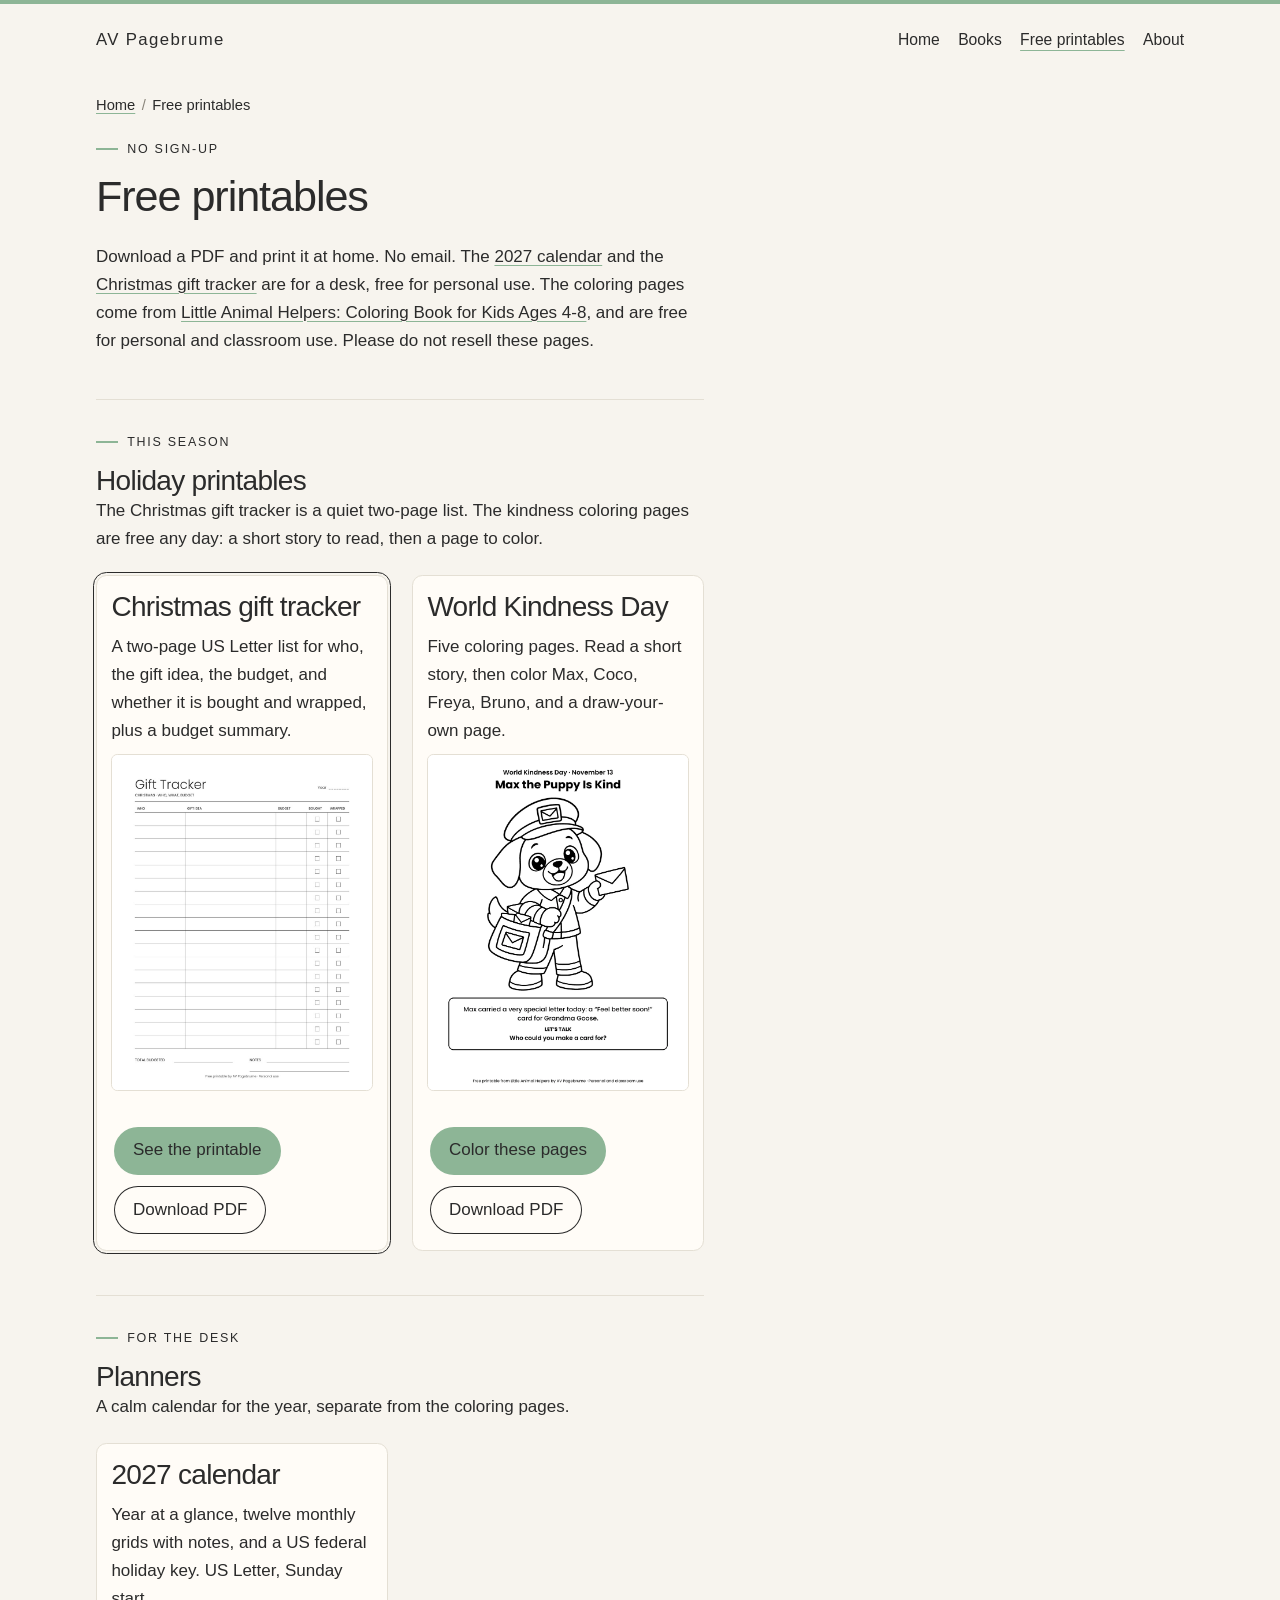
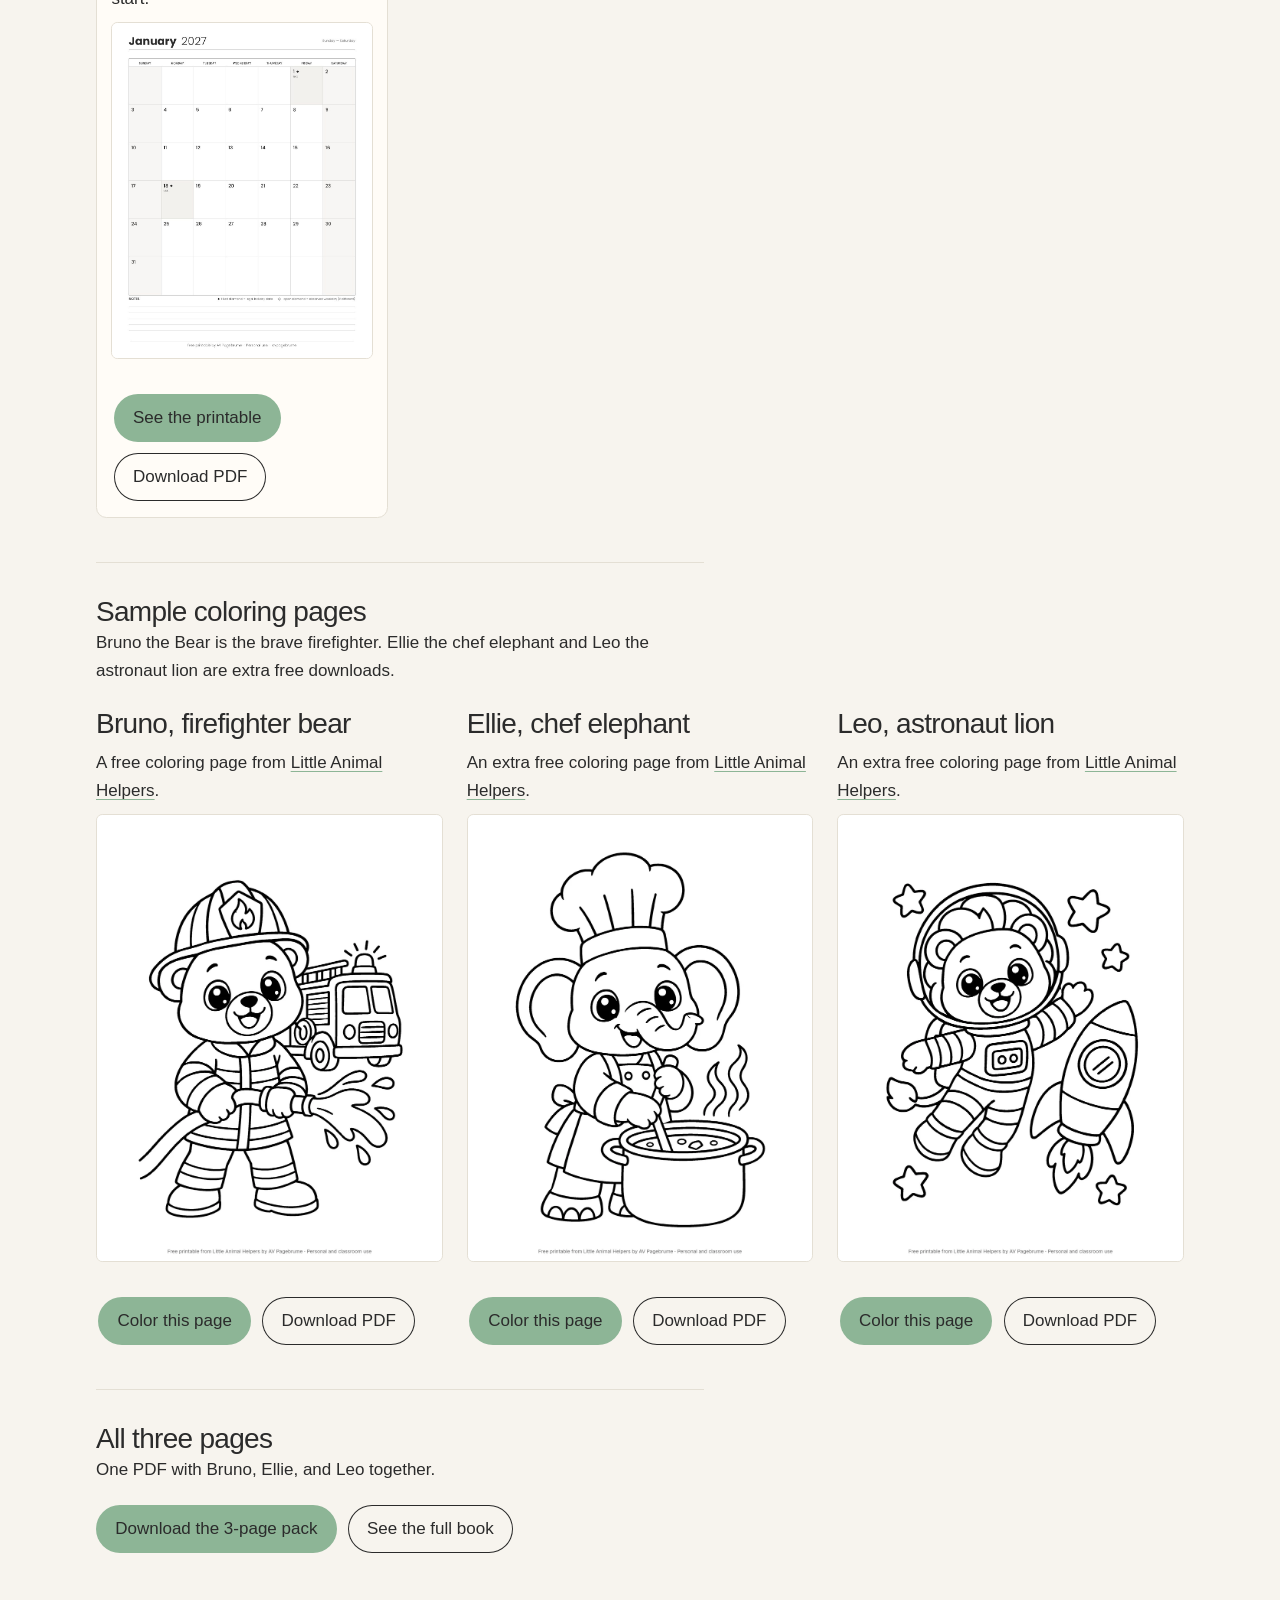
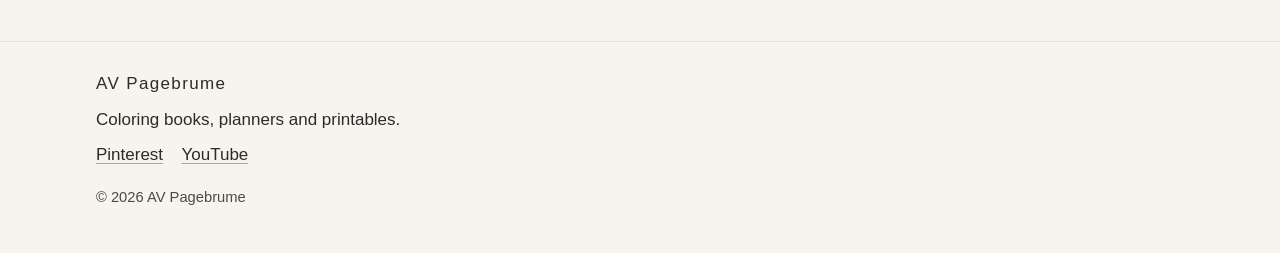
==== commit e9d34e92: "Add a free minimal 2027 calendar printable. Ship the US Letter Sunday-start PDF, a no-signup page wi" ====
--- a/free-printables/index.html
+++ b/free-printables/index.html
@@ -4,7 +4,7 @@
   <meta charset="utf-8">
   <meta name="viewport" content="width=device-width, initial-scale=1">
   <title>Free Printables — Coloring Pages | AV Pagebrume</title>
-  <meta name="description" content="Free printables from AV Pagebrume: a Christmas gift tracker, kindness coloring pages, and coloring pages from Little Animal Helpers. No sign-up.">
+  <meta name="description" content="Free printables from AV Pagebrume: a 2027 calendar, a Christmas gift tracker, and coloring pages from Little Animal Helpers. No sign-up.">
   <link rel="canonical" href="https://vamsiankitha-sudo.github.io/avpagebrume/free-printables/">
   <meta name="robots" content="index,follow,max-image-preview:large">
   <meta name="author" content="AV Pagebrume">
@@ -14,7 +14,7 @@
   <meta property="og:type" content="website">
   <meta property="og:locale" content="en_US">
   <meta property="og:title" content="Free printables from AV Pagebrume">
-  <meta property="og:description" content="Free printables from AV Pagebrume: a Christmas gift tracker, kindness coloring pages, and coloring pages from Little Animal Helpers. No sign-up.">
+  <meta property="og:description" content="Free printables from AV Pagebrume: a 2027 calendar, a Christmas gift tracker, and coloring pages from Little Animal Helpers. No sign-up.">
   <meta property="og:url" content="https://vamsiankitha-sudo.github.io/avpagebrume/free-printables/">
   <meta property="og:image" content="https://vamsiankitha-sudo.github.io/avpagebrume/free-printables/bruno.jpg">
   <meta property="og:image:width" content="900">
@@ -23,7 +23,7 @@
 
   <meta name="twitter:card" content="summary_large_image">
   <meta name="twitter:title" content="Free printables from AV Pagebrume">
-  <meta name="twitter:description" content="Free printables from AV Pagebrume: a Christmas gift tracker, kindness coloring pages, and coloring pages from Little Animal Helpers. No sign-up.">
+  <meta name="twitter:description" content="Free printables from AV Pagebrume: a 2027 calendar, a Christmas gift tracker, and coloring pages from Little Animal Helpers. No sign-up.">
   <meta name="twitter:image" content="https://vamsiankitha-sudo.github.io/avpagebrume/free-printables/bruno.jpg">
   <meta name="twitter:image:alt" content="Coloring page of Bruno, a bear firefighter holding a hose beside a fire truck, from Little Animal Helpers.">
 
@@ -57,9 +57,9 @@
       },
       {
         "@type": "ItemList",
-        "name": "Free coloring pages from Little Animal Helpers",
+        "name": "Free printables from AV Pagebrume",
         "itemListOrder": "https://schema.org/ItemListOrderAscending",
-        "numberOfItems": 5,
+        "numberOfItems": 6,
         "itemListElement": [
           {
             "@type": "ListItem",
@@ -90,6 +90,12 @@
             "position": 5,
             "name": "Christmas gift tracker",
             "url": "https://vamsiankitha-sudo.github.io/avpagebrume/free-printables/gift-tracker/christmas-gift-tracker-printable-av-pagebrume.pdf"
+          },
+          {
+            "@type": "ListItem",
+            "position": 6,
+            "name": "2027 minimal calendar printable",
+            "url": "https://vamsiankitha-sudo.github.io/avpagebrume/free-printables/2027-calendar/2027-minimal-calendar-letter-sunday-av-pagebrume.pdf"
           }
         ]
       }
@@ -120,10 +126,10 @@
         </ol>
       </nav>
 
-      <p class="kicker">From the book</p>
+      <p class="kicker">No sign-up</p>
       <h1>Free printables</h1>
       <div class="prose note">
-        <p>These pages come from <a href="../books/little-animal-helpers/">Little Animal Helpers: Coloring Book for Kids Ages 4-8</a>. Color in the browser, or download a PDF to print. Free for personal and classroom use. Please do not resell these pages. No sign-up.</p>
+        <p>Download a PDF and print it at home. No email. The <a href="2027-calendar/">2027 calendar</a> and the <a href="gift-tracker/">Christmas gift tracker</a> are for a desk, free for personal use. The coloring pages come from <a href="../books/little-animal-helpers/">Little Animal Helpers: Coloring Book for Kids Ages 4-8</a>, and are free for personal and classroom use. Please do not resell these pages.</p>
       </div>
 
       <section class="pack" aria-labelledby="season-print-heading">
@@ -165,6 +171,29 @@
             </figcaption>
           </figure>
         </article>
+        </div>
+      </section>
+
+      <section class="pack" aria-labelledby="planner-heading">
+        <p class="kicker">For the desk</p>
+        <h2 id="planner-heading">Planners</h2>
+        <p>A calm calendar for the year, separate from the coloring pages.</p>
+        <div class="print-grid pair invite-grid">
+          <article class="invite-card">
+            <h2>2027 calendar</h2>
+            <p>Year at a glance, twelve monthly grids with notes, and a US federal holiday key. US Letter, Sunday start.</p>
+            <figure>
+              <a href="2027-calendar/">
+                <img class="sheet" src="2027-calendar/january.jpg" alt="January 2027 monthly calendar printable, Sunday through Saturday, with New Year's Day and Martin Luther King Jr. Day marked." width="935" height="1210">
+              </a>
+              <figcaption class="card-copy">
+                <div class="actions">
+                  <a class="button" href="2027-calendar/">See the printable</a>
+                  <a class="button secondary" href="2027-calendar/2027-minimal-calendar-letter-sunday-av-pagebrume.pdf" download="2027-minimal-calendar-AV-Pagebrume.pdf">Download PDF</a>
+                </div>
+              </figcaption>
+            </figure>
+          </article>
         </div>
       </section>
 
--- a/css/styles.css
+++ b/css/styles.css
@@ -465,6 +465,11 @@
     gap: 1.5rem;
   }
 
+  .home-prints {
+    grid-template-columns: repeat(2, minmax(0, 1fr));
+    align-items: stretch;
+  }
+
   .teaser-grid {
     grid-template-columns: repeat(3, minmax(0, 12rem));
   }
@@ -992,7 +997,7 @@
   .helper-portrait { height: 14.5rem; }
 
   .home-prints {
-    grid-template-columns: repeat(3, minmax(0, 1fr));
+    grid-template-columns: repeat(2, minmax(0, 1fr));
     align-items: stretch;
   }
 }
@@ -1014,3 +1019,112 @@
   .hero-cover:hover,
   .teaser-grid a:hover { transform: none; }
 }
+
+/* 2027 calendar page */
+
+.preview-block {
+  margin-top: 2.75rem;
+  padding-top: 2rem;
+  border-top: 1px solid var(--line);
+}
+
+.preview-block > * + * {
+  margin-top: 0.8rem;
+}
+
+.calendar-page .pack > * + * {
+  margin-top: 0.85rem;
+}
+
+.calendar-page .pack h3 {
+  margin-top: 1.35rem;
+}
+
+.calendar-page .pack h3 + p {
+  margin-top: 0.4rem;
+}
+
+@media (max-width: 720px) {
+  .holiday-table {
+    min-width: 0;
+  }
+
+  .holiday-table thead {
+    position: absolute;
+    width: 1px;
+    height: 1px;
+    padding: 0;
+    margin: -1px;
+    overflow: hidden;
+    clip: rect(0, 0, 0, 0);
+    white-space: nowrap;
+    border: 0;
+  }
+
+  .holiday-table,
+  .holiday-table tbody,
+  .holiday-table tr,
+  .holiday-table tbody th,
+  .holiday-table td {
+    display: block;
+    width: auto;
+  }
+
+  .holiday-table tr {
+    padding: 0.8rem 0 0.9rem;
+    border-bottom: 1px solid var(--line);
+  }
+
+  .holiday-table tbody th,
+  .holiday-table td {
+    border: 0;
+    padding: 0.12rem 0;
+  }
+
+  .holiday-table td::before {
+    content: attr(data-label);
+    display: block;
+    margin-top: 0.45rem;
+    font-size: 0.72rem;
+    font-weight: 500;
+    letter-spacing: 0.08em;
+    text-transform: uppercase;
+    color: #4a4a4a;
+  }
+}
+
+.table-scroll {
+  overflow-x: auto;
+  margin-top: 1rem;
+  -webkit-overflow-scrolling: touch;
+}
+
+.holiday-table {
+  width: 100%;
+  min-width: 28rem;
+  border-collapse: collapse;
+  font-size: 0.98rem;
+  line-height: 1.4;
+}
+
+.holiday-table th,
+.holiday-table td {
+  padding: 0.65rem 0.85rem 0.65rem 0;
+  border-bottom: 1px solid var(--line);
+  text-align: left;
+  vertical-align: top;
+}
+
+.holiday-table thead th {
+  font-size: 0.75rem;
+  font-weight: 500;
+  letter-spacing: 0.08em;
+  text-transform: uppercase;
+  color: #4a4a4a;
+}
+
+.holiday-table tbody th {
+  font-weight: 500;
+  width: 40%;
+}
+
